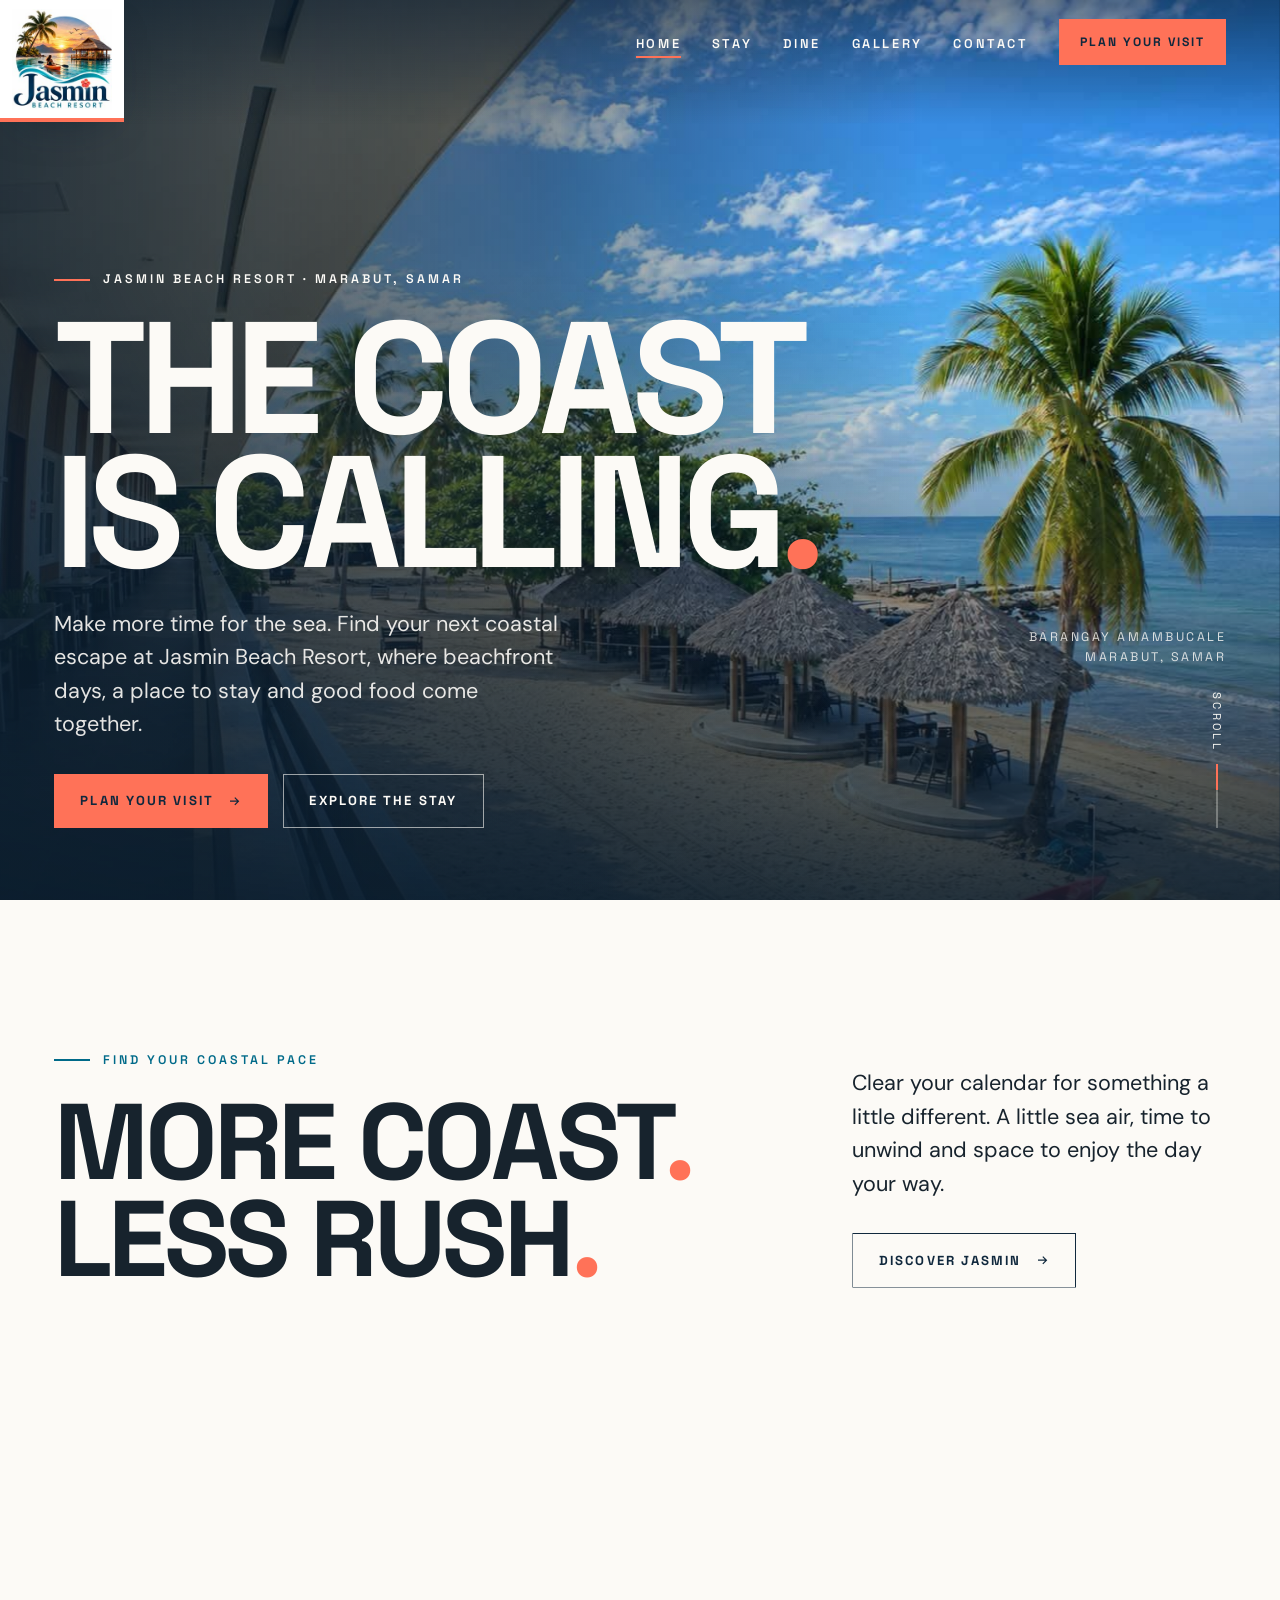
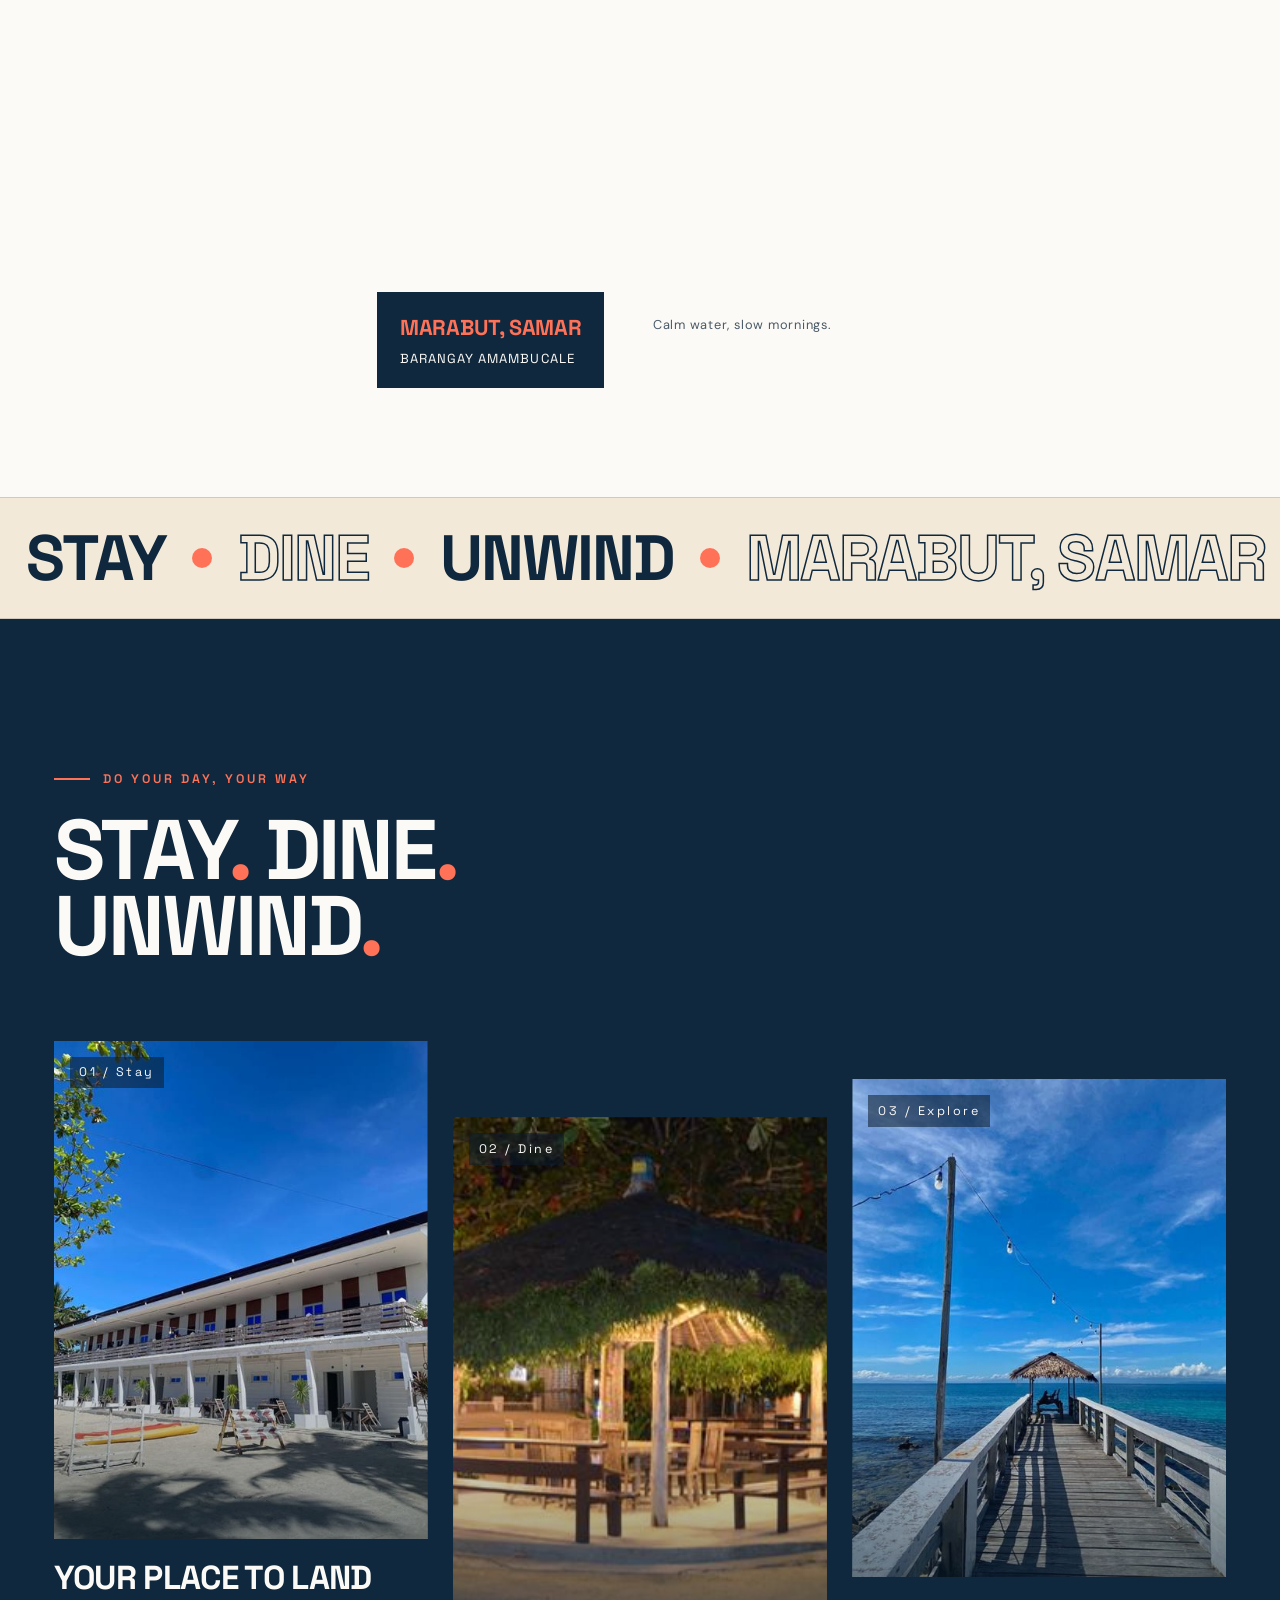
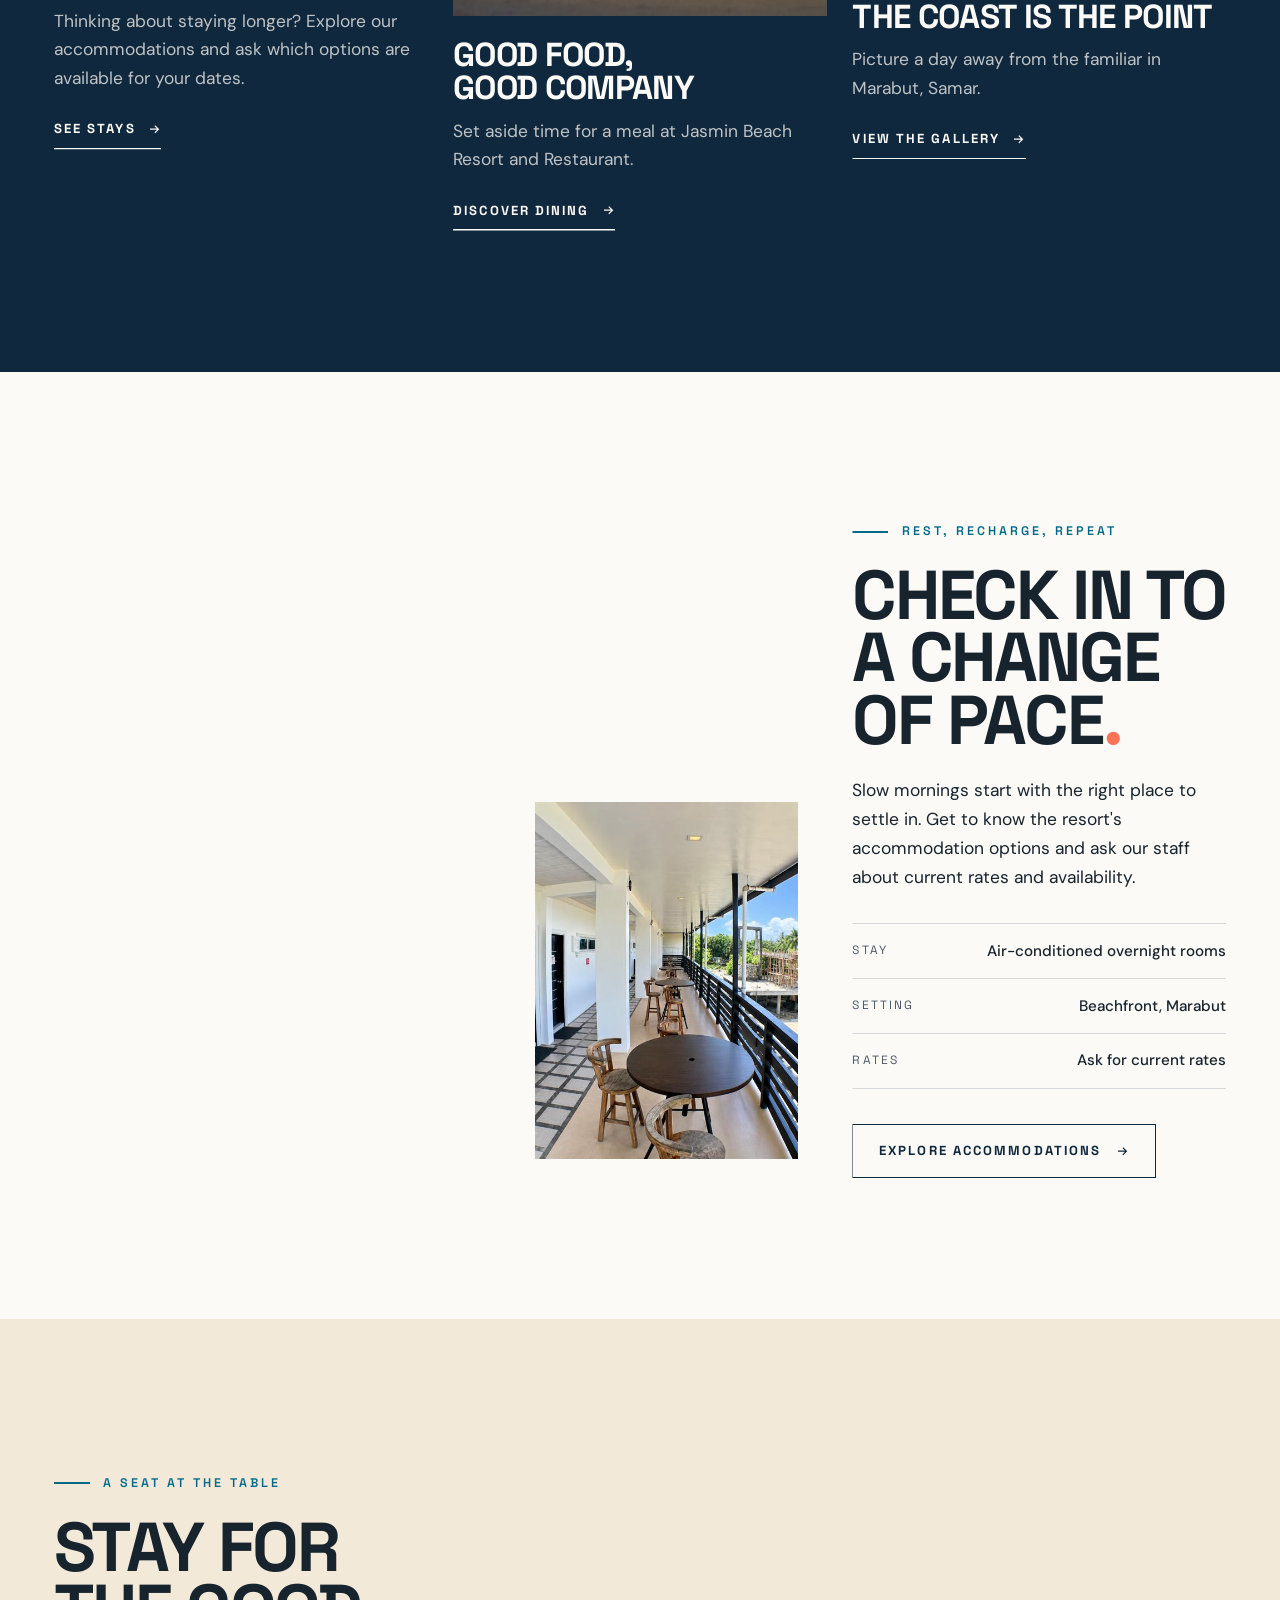
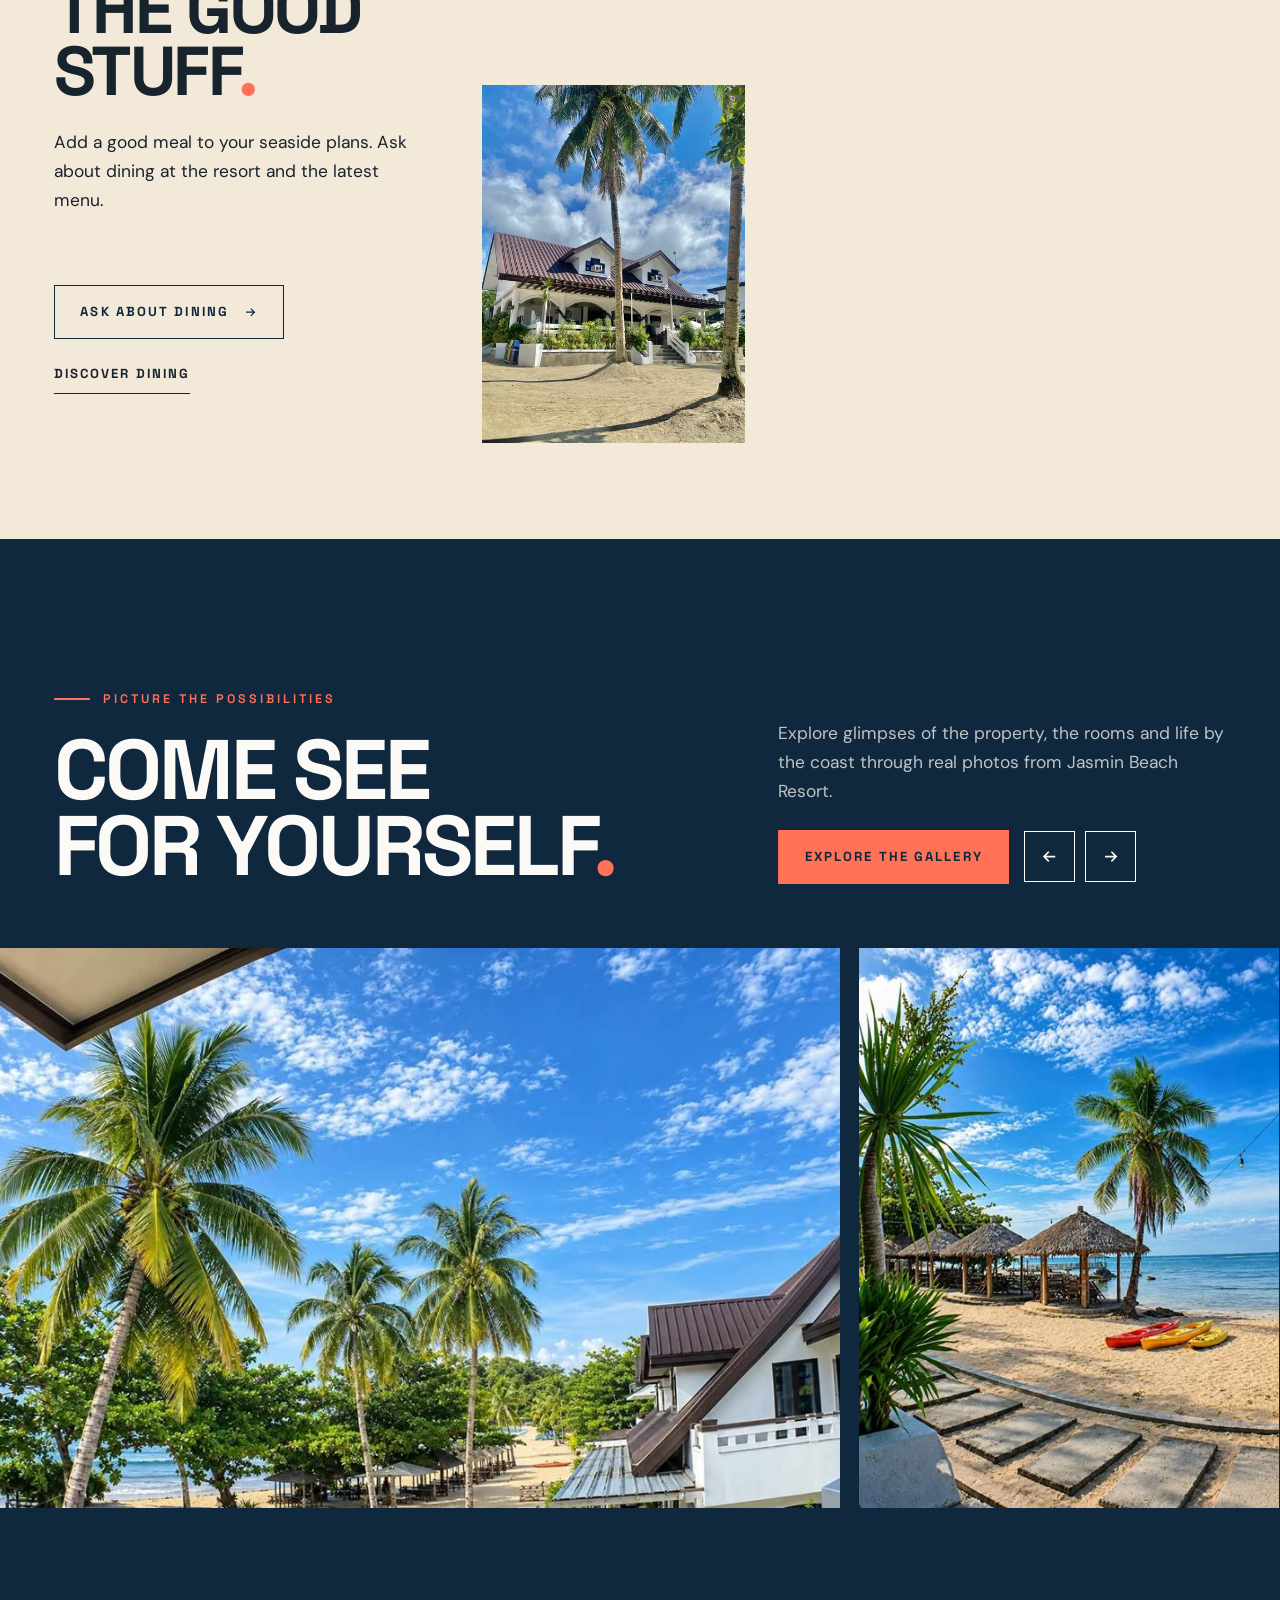
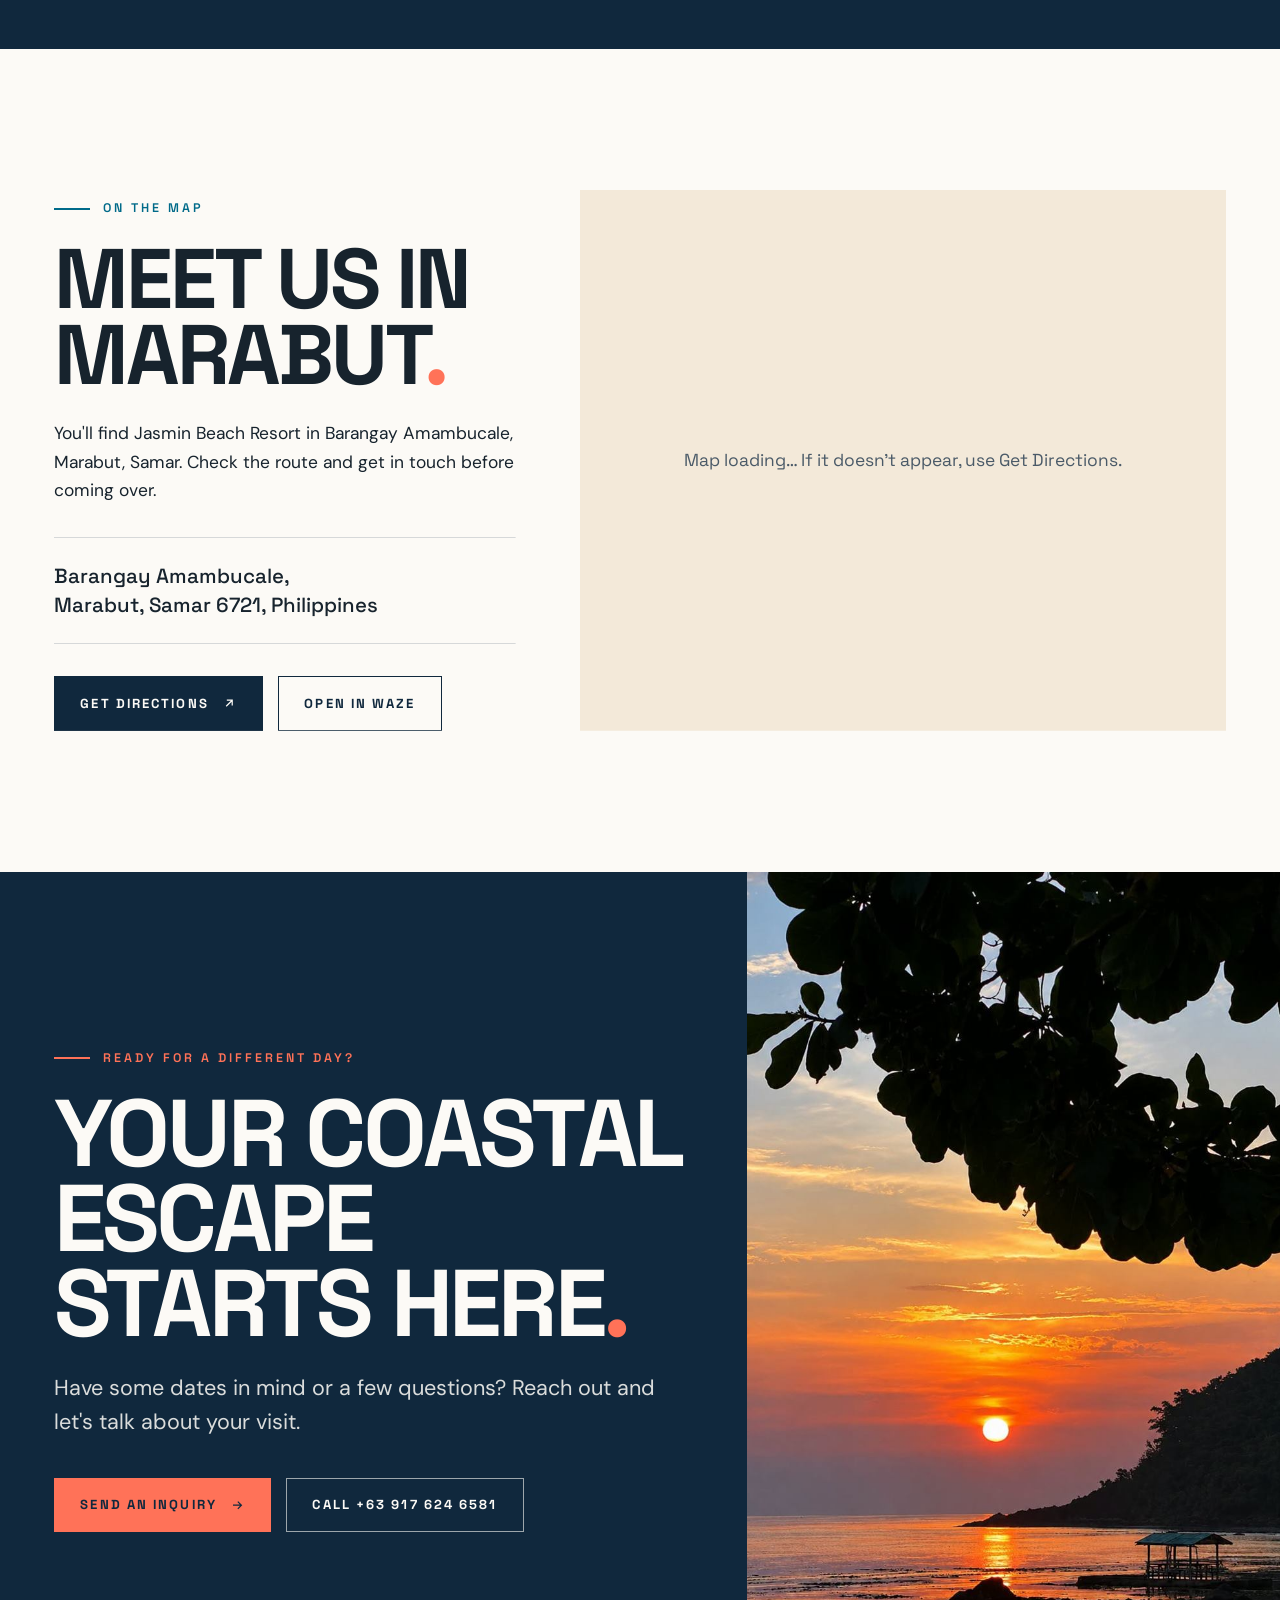
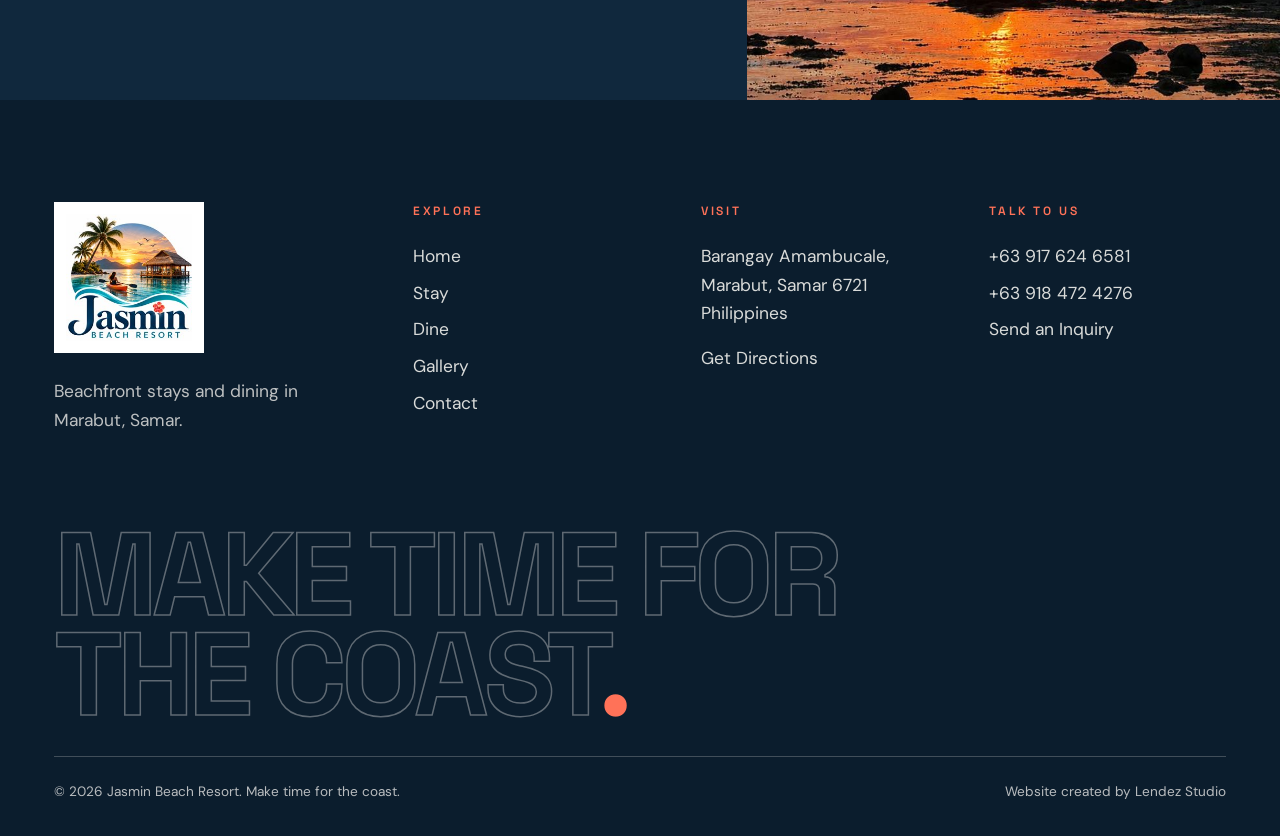
==== index.html @ e68f0936 "Serve the site from the repository root GitHub Pages is configured to publish from the root, which r" ====
<!doctype html>
<html lang="en">
<head>
  <meta charset="utf-8">
  <meta name="viewport" content="width=device-width, initial-scale=1">
  <title>Jasmin Beach Resort | Beachfront Stays in Marabut, Samar</title>
  <meta name="description" content="Discover Jasmin Beach Resort in Marabut, Samar. Explore beachfront stays, dining, and unforgettable coastal experiences. Plan your next getaway.">
  <link rel="canonical" href="https://lendezstudio.github.io/Jasmin-Beach-Resort/">
  <meta name="theme-color" content="#10283D">

  <link rel="icon" href="favicon.ico" sizes="any">
  <link rel="icon" type="image/png" sizes="32x32" href="favicon-32x32.png">
  <link rel="icon" type="image/png" sizes="16x16" href="favicon-16x16.png">
  <link rel="apple-touch-icon" sizes="180x180" href="apple-touch-icon.png">
  <link rel="manifest" href="site.webmanifest">

  <meta property="og:type" content="website">
  <meta property="og:site_name" content="Jasmin Beach Resort">
  <meta property="og:locale" content="en_PH">
  <meta property="og:title" content="Jasmin Beach Resort | The Coast Is Calling">
  <meta property="og:description" content="Sea air, a place to stay and time together. Explore Jasmin Beach Resort in Marabut, Samar.">
  <meta property="og:url" content="https://lendezstudio.github.io/Jasmin-Beach-Resort/">
  <meta property="og:image" content="https://lendezstudio.github.io/Jasmin-Beach-Resort/assets/img/jasmin-beach-resort-og.jpg">
  <meta property="og:image:secure_url" content="https://lendezstudio.github.io/Jasmin-Beach-Resort/assets/img/jasmin-beach-resort-og.jpg">
  <meta property="og:image:type" content="image/jpeg">
  <meta property="og:image:width" content="1200">
  <meta property="og:image:height" content="630">
  <meta property="og:image:alt" content="Jasmin Beach Resort logo beside thatched beach kiosks on the sand in Marabut, Samar, with the words The Coast Is Calling.">
  <meta name="twitter:card" content="summary_large_image">
  <meta name="twitter:title" content="Jasmin Beach Resort | The Coast Is Calling">
  <meta name="twitter:description" content="Sea air, a place to stay and time together. Explore Jasmin Beach Resort in Marabut, Samar.">
  <meta name="twitter:image" content="https://lendezstudio.github.io/Jasmin-Beach-Resort/assets/img/jasmin-beach-resort-og.jpg">
  <meta name="twitter:image:alt" content="Jasmin Beach Resort logo beside thatched beach kiosks on the sand in Marabut, Samar, with the words The Coast Is Calling.">

  <link rel="preload" href="assets/fonts/space-grotesk-latin-wght.woff2" as="font" type="font/woff2" crossorigin>
  <link rel="preload" as="image" href="assets/img/photos/beachfront-balcony-1600.jpg"
        imagesrcset="assets/img/photos/beachfront-balcony-480.jpg 480w, assets/img/photos/beachfront-balcony-960.jpg 960w, assets/img/photos/beachfront-balcony-1600.jpg 1448w"
        imagesizes="100vw" fetchpriority="high">
  <link rel="stylesheet" href="assets/css/styles.css">
  <script>document.documentElement.classList.add("js");</script>
  <script src="assets/js/main.js" defer></script>

  <script type="application/ld+json">
  {
    "@context": "https://schema.org",
    "@type": "Resort",
    "name": "Jasmin Beach Resort",
    "alternateName": "Jasmin Beach Resort and Restaurant",
    "description": "Beachfront resort with air-conditioned overnight accommodation and a restaurant in Marabut, Samar.",
    "url": "https://lendezstudio.github.io/Jasmin-Beach-Resort/",
    "image": "https://lendezstudio.github.io/Jasmin-Beach-Resort/assets/img/jasmin-beach-resort-og.jpg",
    "logo": "https://lendezstudio.github.io/Jasmin-Beach-Resort/assets/img/brand/logo-480.jpg",
    "address": {
      "@type": "PostalAddress",
      "streetAddress": "Barangay Amambucale",
      "addressLocality": "Marabut",
      "addressRegion": "Samar",
      "postalCode": "6721",
      "addressCountry": "PH"
    }
  }
  </script>
</head>
<body>
  <a class="skip-link" href="#main">Skip to content</a>

  <header class="site-header">
    <div class="container header-inner">
      <a class="brand" href="./" aria-label="Jasmin Beach Resort home">
        <img src="assets/img/brand/logo-240.jpg" srcset="assets/img/brand/logo-240.jpg 240w, assets/img/brand/logo-480.jpg 480w" sizes="100px" width="240" height="242" alt="Jasmin Beach Resort">
      </a>
      <nav class="primary-nav" aria-label="Main">
        <ul>
          <li><a href="./" aria-current="page">Home</a></li>
          <li><a href="stay.html">Stay</a></li>
          <li><a href="dine.html">Dine</a></li>
          <li><a href="gallery.html">Gallery</a></li>
          <li><a href="contact.html">Contact</a></li>
        </ul>
      </nav>
      <a class="btn btn--coral header-cta" href="contact.html#inquiry">Plan Your Visit</a>
      <button class="menu-toggle" type="button" aria-expanded="false" aria-controls="mobile-menu">
        <span>Menu</span><span class="bars" aria-hidden="true"></span>
      </button>
    </div>
  </header>

  <div class="mobile-menu" id="mobile-menu" aria-hidden="true" role="dialog" aria-modal="true" aria-label="Site menu">
    <div class="mobile-menu__top">
      <span class="mobile-menu__label">Jasmin Beach Resort</span>
      <button class="menu-close" type="button">Close
        <svg viewBox="0 0 24 24" fill="none" stroke="currentColor" stroke-width="2" aria-hidden="true"><path d="M5 5l14 14M19 5L5 19"/></svg>
      </button>
    </div>
    <nav aria-label="Mobile">
      <ol>
        <li><a href="./" aria-current="page">Home</a></li>
        <li><a href="stay.html">Stay</a></li>
        <li><a href="dine.html">Dine</a></li>
        <li><a href="gallery.html">Gallery</a></li>
        <li><a href="contact.html">Contact</a></li>
      </ol>
    </nav>
    <div class="mobile-menu__foot">
      <p>Barangay Amambucale, Marabut, Samar</p>
      <a class="tel" href="tel:+639176246581">+63 917 624 6581</a>
      <a class="btn btn--coral" href="contact.html#inquiry">Plan Your Visit</a>
    </div>
  </div>

  <main id="main">
    <!-- 01 · HERO -->
    <section class="hero" aria-labelledby="hero-title">
      <div class="hero__media">
        <img src="assets/img/photos/beachfront-balcony-1600.jpg"
             srcset="assets/img/photos/beachfront-balcony-480.jpg 480w, assets/img/photos/beachfront-balcony-960.jpg 960w, assets/img/photos/beachfront-balcony-1600.jpg 1448w"
             sizes="100vw" width="1448" height="937" fetchpriority="high" decoding="async"
             alt="View from the resort's upper walkway over thatched beach kiosks, palm trees and the sea at Jasmin Beach Resort">
      </div>
      <div class="container hero__inner">
        <p class="eyebrow hero__eyebrow">Jasmin Beach Resort · Marabut, Samar</p>
        <h1 class="hero__title" id="hero-title">
          <span class="line"><span>The Coast</span></span>
          <span class="line"><span>Is Calling<span class="dot">.</span></span></span>
        </h1>
        <div class="hero__bottom">
          <div>
            <p class="lead hero__lead">Make more time for the sea. Find your next coastal escape at Jasmin Beach Resort, where beachfront days, a place to stay and good food come together.</p>
            <div class="btn-row">
              <a class="btn btn--coral" href="contact.html#inquiry">Plan Your Visit
                <svg class="arrow" viewBox="0 0 24 24" fill="none" stroke="currentColor" stroke-width="2" aria-hidden="true"><path d="M5 12h14M13 6l6 6-6 6"/></svg></a>
              <a class="btn btn--light" href="stay.html">Explore the Stay</a>
            </div>
          </div>
          <div class="hero__aside">
            <span>Barangay Amambucale<br>Marabut, Samar</span>
            <a class="scroll-cue" href="#escape"><span>Scroll</span><span class="rail" aria-hidden="true"></span></a>
          </div>
        </div>
      </div>
    </section>

    <!-- 02 · THE ESCAPE -->
    <section class="section" id="escape" aria-labelledby="escape-title">
      <div class="container escape__grid">
        <div class="escape__head" data-reveal>
          <p class="eyebrow">Find your coastal pace</p>
          <h2 class="h2" id="escape-title">More coast<span class="dot">.</span><br>Less rush<span class="dot">.</span></h2>
        </div>
        <div class="escape__copy" data-reveal style="--d:.15s">
          <p class="lead">Clear your calendar for something a little different. A little sea air, time to unwind and space to enjoy the day your way.</p>
          <a class="btn btn--dark" href="gallery.html">Discover Jasmin
            <svg class="arrow" viewBox="0 0 24 24" fill="none" stroke="currentColor" stroke-width="2" aria-hidden="true"><path d="M5 12h14M13 6l6 6-6 6"/></svg></a>
        </div>
        <figure class="escape__media-a">
          <div data-reveal="mask" style="overflow:hidden">
            <img src="assets/img/photos/floating-cottages-960.jpg"
                 srcset="assets/img/photos/floating-cottages-480.jpg 480w, assets/img/photos/floating-cottages-960.jpg 960w, assets/img/photos/floating-cottages-1600.jpg 1258w"
                 sizes="(max-width: 900px) 70vw, 40vw" width="1258" height="985" loading="lazy" decoding="async"
                 alt="Two small cottages on floating platforms in clear turquoise water off the resort">
          </div>
          <p class="escape__stat"><strong>Marabut, Samar</strong>Barangay Amambucale</p>
        </figure>
        <figure class="escape__media-b">
          <div data-reveal="mask" style="overflow:hidden; --d:.1s">
            <img src="assets/img/photos/kayak-calm-water-960.jpg"
                 srcset="assets/img/photos/kayak-calm-water-480.jpg 480w, assets/img/photos/kayak-calm-water-960.jpg 960w, assets/img/photos/kayak-calm-water-1600.jpg 1600w"
                 sizes="(max-width: 900px) 70vw, 50vw" width="2048" height="1356" loading="lazy" decoding="async"
                 alt="Two people in life vests paddling a yellow kayak on calm water">
          </div>
          <figcaption>Calm water, slow mornings.</figcaption>
        </figure>
      </div>
    </section>

    <div class="marquee" aria-hidden="true">
      <div class="marquee__track">
        <div class="marquee__group">
          <span class="marquee__item">Stay</span><span class="marquee__sun"></span>
          <span class="marquee__item marquee__item--outline">Dine</span><span class="marquee__sun"></span>
          <span class="marquee__item">Unwind</span><span class="marquee__sun"></span>
          <span class="marquee__item marquee__item--outline">Marabut, Samar</span><span class="marquee__sun"></span>
        </div>
        <div class="marquee__group">
          <span class="marquee__item">Stay</span><span class="marquee__sun"></span>
          <span class="marquee__item marquee__item--outline">Dine</span><span class="marquee__sun"></span>
          <span class="marquee__item">Unwind</span><span class="marquee__sun"></span>
          <span class="marquee__item marquee__item--outline">Marabut, Samar</span><span class="marquee__sun"></span>
        </div>
      </div>
    </div>

    <!-- 03 · THE EXPERIENCE -->
    <section class="section section--navy on-dark" aria-labelledby="experience-title">
      <div class="container">
        <div class="experience__head">
          <div data-reveal>
            <p class="eyebrow">Do your day, your way</p>
            <h2 class="h2" id="experience-title">Stay<span class="dot">.</span> Dine<span class="dot">.</span><br>Unwind<span class="dot">.</span></h2>
          </div>
        </div>
        <div class="tiles">
          <article class="tile" data-reveal>
            <a class="tile__link" href="stay.html">
              <div class="tile__media">
                <span class="tile__num">01 / Stay</span>
                <img src="assets/img/photos/accommodation-block-960.jpg"
                     srcset="assets/img/photos/accommodation-block-480.jpg 480w, assets/img/photos/accommodation-block-960.jpg 720w"
                     sizes="(max-width: 900px) 92vw, 30vw" width="720" height="960" loading="lazy" decoding="async"
                     alt="Two-storey white accommodation building with balconies facing the sand">
              </div>
              <div class="tile__body">
                <h3 class="h3">Your place to land</h3>
                <p>Thinking about staying longer? Explore our accommodations and ask which options are available for your dates.</p>
                <span class="text-link">See Stays <svg class="arrow" viewBox="0 0 24 24" fill="none" stroke="currentColor" stroke-width="2" aria-hidden="true"><path d="M5 12h14M13 6l6 6-6 6"/></svg></span>
              </div>
            </a>
          </article>
          <article class="tile" data-reveal style="--d:.12s">
            <a class="tile__link" href="dine.html">
              <div class="tile__media">
                <span class="tile__num">02 / Dine</span>
                <img src="assets/img/photos/kiosk-night-960.jpg"
                     srcset="assets/img/photos/kiosk-night-480.jpg 480w, assets/img/photos/kiosk-night-960.jpg 960w, assets/img/photos/kiosk-night-1600.jpg 1600w"
                     sizes="(max-width: 900px) 92vw, 30vw" width="2048" height="1356" loading="lazy" decoding="async"
                     alt="Vine-covered open-air kiosk with wooden tables, softly lit in the evening">
              </div>
              <div class="tile__body">
                <h3 class="h3">Good food, good company</h3>
                <p>Set aside time for a meal at Jasmin Beach Resort and Restaurant.</p>
                <span class="text-link">Discover Dining <svg class="arrow" viewBox="0 0 24 24" fill="none" stroke="currentColor" stroke-width="2" aria-hidden="true"><path d="M5 12h14M13 6l6 6-6 6"/></svg></span>
              </div>
            </a>
          </article>
          <article class="tile" data-reveal style="--d:.24s">
            <a class="tile__link" href="gallery.html">
              <div class="tile__media">
                <span class="tile__num">03 / Explore</span>
                <img src="assets/img/photos/jetty-portrait-960.jpg"
                     srcset="assets/img/photos/jetty-portrait-480.jpg 480w, assets/img/photos/jetty-portrait-960.jpg 720w"
                     sizes="(max-width: 900px) 92vw, 30vw" width="720" height="960" loading="lazy" decoding="async"
                     alt="Wooden jetty with white railings leading to a thatched shelter over blue sea">
              </div>
              <div class="tile__body">
                <h3 class="h3">The coast is the point</h3>
                <p>Picture a day away from the familiar in Marabut, Samar.</p>
                <span class="text-link">View the Gallery <svg class="arrow" viewBox="0 0 24 24" fill="none" stroke="currentColor" stroke-width="2" aria-hidden="true"><path d="M5 12h14M13 6l6 6-6 6"/></svg></span>
              </div>
            </a>
          </article>
        </div>
      </div>
    </section>

    <!-- 04 · STAYS -->
    <section class="section" aria-labelledby="stays-title">
      <div class="container feature">
        <figure class="feature__media">
          <div data-reveal="mask" style="overflow:hidden">
            <img class="main" src="assets/img/photos/grounds-two-wings-960.jpg"
                 srcset="assets/img/photos/grounds-two-wings-480.jpg 480w, assets/img/photos/grounds-two-wings-960.jpg 960w, assets/img/photos/grounds-two-wings-1600.jpg 1313w"
                 sizes="(max-width: 900px) 92vw, 56vw" width="1313" height="1086" loading="lazy" decoding="async"
                 alt="White two-storey resort buildings and palm trees around a wide sandy courtyard">
          </div>
          <img class="inset" data-reveal style="--d:.3s" src="assets/img/photos/balcony-tables-480.jpg"
               srcset="assets/img/photos/balcony-tables-480.jpg 480w, assets/img/photos/balcony-tables-960.jpg 960w"
               sizes="(max-width: 900px) 38vw, 24vw" width="1086" height="1448" loading="lazy" decoding="async"
               alt="Upper-floor walkway with wooden bar tables and stools looking out over the grounds">
        </figure>
        <div class="feature__body" data-reveal>
          <p class="eyebrow">Rest, recharge, repeat</p>
          <h2 class="h2" id="stays-title">Check in to a change of pace<span class="dot">.</span></h2>
          <p>Slow mornings start with the right place to settle in. Get to know the resort's accommodation options and ask our staff about current rates and availability.</p>
          <ul class="facts" role="list">
            <li><span>Stay</span><span>Air-conditioned overnight rooms</span></li>
            <li><span>Setting</span><span>Beachfront, Marabut</span></li>
            <li><span>Rates</span><span>Ask for current rates</span></li>
          </ul>
          <a class="btn btn--dark" href="stay.html">Explore Accommodations
            <svg class="arrow" viewBox="0 0 24 24" fill="none" stroke="currentColor" stroke-width="2" aria-hidden="true"><path d="M5 12h14M13 6l6 6-6 6"/></svg></a>
        </div>
      </div>
    </section>

    <!-- 05 · DINING -->
    <section class="section section--sand" aria-labelledby="dining-title">
      <div class="container feature feature--flip">
        <figure class="feature__media">
          <div data-reveal="mask" style="overflow:hidden">
            <img class="main" src="assets/img/photos/kiosks-garden-tables-960.jpg"
                 srcset="assets/img/photos/kiosks-garden-tables-480.jpg 480w, assets/img/photos/kiosks-garden-tables-960.jpg 960w, assets/img/photos/kiosks-garden-tables-1600.jpg 1448w"
                 sizes="(max-width: 900px) 92vw, 56vw" width="1448" height="1086" loading="lazy" decoding="async"
                 alt="Shaded open-air kiosks with long wooden tables beneath leafy trees on white sand">
          </div>
          <img class="inset" data-reveal style="--d:.3s" src="assets/img/photos/main-building-palms-480.jpg"
               srcset="assets/img/photos/main-building-palms-480.jpg 480w, assets/img/photos/main-building-palms-960.jpg 720w"
               sizes="(max-width: 900px) 38vw, 24vw" width="720" height="960" loading="lazy" decoding="async"
               alt="The resort's arched main building framed by tall coconut palms">
        </figure>
        <div class="feature__body" data-reveal>
          <p class="eyebrow">A seat at the table</p>
          <h2 class="h2" id="dining-title">Stay for the good stuff<span class="dot">.</span></h2>
          <p>Add a good meal to your seaside plans. Ask about dining at the resort and the latest menu.</p>
          <div class="btn-row" style="margin-top:2.2rem">
            <a class="btn btn--dark" href="contact.html?interest=dining#inquiry">Ask About Dining
              <svg class="arrow" viewBox="0 0 24 24" fill="none" stroke="currentColor" stroke-width="2" aria-hidden="true"><path d="M5 12h14M13 6l6 6-6 6"/></svg></a>
            <a class="text-link" href="dine.html">Discover Dining</a>
          </div>
        </div>
      </div>
    </section>

    <!-- 06 · THE MOMENTS -->
    <section class="section section--navy on-dark" aria-labelledby="moments-title" data-strip>
      <div class="container moments__head">
        <div data-reveal>
          <p class="eyebrow">Picture the possibilities</p>
          <h2 class="h2" id="moments-title">Come see<br>for yourself<span class="dot">.</span></h2>
        </div>
        <div data-reveal style="--d:.15s">
          <p class="muted">Explore glimpses of the property, the rooms and life by the coast through real photos from Jasmin Beach Resort.</p>
          <div class="btn-row" style="margin-top:1.5rem; align-items:center">
            <a class="btn btn--coral" href="gallery.html">Explore the Gallery</a>
            <div class="strip-controls">
              <button class="icon-btn" type="button" data-strip-prev aria-label="Scroll photos left">
                <svg viewBox="0 0 24 24" fill="none" stroke="currentColor" stroke-width="2" aria-hidden="true"><path d="M19 12H5M11 6l-6 6 6 6"/></svg></button>
              <button class="icon-btn" type="button" data-strip-next aria-label="Scroll photos right">
                <svg viewBox="0 0 24 24" fill="none" stroke="currentColor" stroke-width="2" aria-hidden="true"><path d="M5 12h14M13 6l6 6-6 6"/></svg></button>
            </div>
          </div>
        </div>
      </div>
      <ul class="strip" role="list" aria-label="Resort photos">
        <li class="strip__item strip__item--wide"><a href="gallery.html"><img src="assets/img/photos/palms-shore-view-960.jpg" srcset="assets/img/photos/palms-shore-view-480.jpg 480w, assets/img/photos/palms-shore-view-960.jpg 960w" sizes="(max-width: 560px) 480px, 840px" width="1448" height="939" loading="lazy" decoding="async" alt="Coconut palms and leafy trees along the shoreline seen from an upper floor"></a></li>
        <li class="strip__item strip__item--tall"><a href="gallery.html"><img src="assets/img/photos/beach-path-palms-480.jpg" srcset="assets/img/photos/beach-path-palms-480.jpg 480w, assets/img/photos/beach-path-palms-960.jpg 960w" sizes="(max-width: 560px) 240px, 420px" width="1376" height="1824" loading="lazy" decoding="async" alt="Stepping-stone path through the sand to thatched kiosks, a palm tree and colourful kayaks"></a></li>
        <li class="strip__item strip__item--wide"><a href="gallery.html"><img src="assets/img/photos/boardwalk-to-resort-960.jpg" srcset="assets/img/photos/boardwalk-to-resort-480.jpg 480w, assets/img/photos/boardwalk-to-resort-960.jpg 960w" sizes="(max-width: 560px) 480px, 840px" width="1448" height="1086" loading="lazy" decoding="async" alt="Wooden boardwalk over clear water leading back to the beach and resort buildings"></a></li>
        <li class="strip__item strip__item--tall"><a href="gallery.html"><img src="assets/img/photos/shoreline-portrait-480.jpg" srcset="assets/img/photos/shoreline-portrait-480.jpg 480w, assets/img/photos/shoreline-portrait-960.jpg 960w" sizes="(max-width: 560px) 240px, 420px" width="1350" height="1800" loading="lazy" decoding="async" alt="Clear shallow water along a pebbled shore lined with palms and thatched shelters"></a></li>
        <li class="strip__item strip__item--wide"><a href="gallery.html"><img src="assets/img/photos/lounger-sea-view-960.jpg" srcset="assets/img/photos/lounger-sea-view-480.jpg 480w, assets/img/photos/lounger-sea-view-960.jpg 960w" sizes="(max-width: 560px) 480px, 840px" width="1311" height="952" loading="lazy" decoding="async" alt="Wooden lounge chair and benches on the shore facing blue sea and floating cottages"></a></li>
        <li class="strip__item strip__item--tall"><a href="gallery.html"><img src="assets/img/photos/veranda-coast-view-480.jpg" srcset="assets/img/photos/veranda-coast-view-480.jpg 480w, assets/img/photos/veranda-coast-view-960.jpg 960w" sizes="(max-width: 560px) 240px, 420px" width="1086" height="1448" loading="lazy" decoding="async" alt="View from a white veranda over the rocky shore to a small jetty and green headland"></a></li>
        <li class="strip__item strip__item--wide"><a href="gallery.html"><img src="assets/img/photos/beach-kiosks-960.jpg" srcset="assets/img/photos/beach-kiosks-480.jpg 480w, assets/img/photos/beach-kiosks-960.jpg 960w" sizes="(max-width: 560px) 480px, 840px" width="1448" height="1086" loading="lazy" decoding="async" alt="Row of thatched kiosks and tables under a large shade tree on the beach"></a></li>
        <li class="strip__item strip__item--wide"><a href="gallery.html"><img src="assets/img/photos/jetty-night-960.jpg" srcset="assets/img/photos/jetty-night-480.jpg 480w, assets/img/photos/jetty-night-960.jpg 960w" sizes="(max-width: 560px) 480px, 840px" width="2048" height="1356" loading="lazy" decoding="async" alt="String lights glowing along the wooden jetty at night"></a></li>
      </ul>
    </section>

    <!-- 07 · THE PLACE -->
    <section class="section" aria-labelledby="place-title">
      <div class="container place">
        <div class="place__body" data-reveal>
          <p class="eyebrow">On the map</p>
          <h2 class="h2" id="place-title">Meet us in Marabut<span class="dot">.</span></h2>
          <p>You'll find Jasmin Beach Resort in Barangay Amambucale, Marabut, Samar. Check the route and get in touch before coming over.</p>
          <address class="place__address">Barangay Amambucale,<br>Marabut, Samar 6721, Philippines</address>
          <div class="btn-row">
            <a class="btn btn--solid" href="https://www.google.com/maps/dir/?api=1&amp;destination=Jasmin%20Beach%20Resort%2C%20Amambucale%2C%20Marabut%2C%20Samar" target="_blank" rel="noopener">Get Directions
              <svg class="arrow" viewBox="0 0 24 24" fill="none" stroke="currentColor" stroke-width="2" aria-hidden="true"><path d="M7 17 17 7M8 7h9v9"/></svg><span class="visually-hidden">(opens Google Maps in a new tab)</span></a>
            <a class="btn btn--dark" href="https://waze.com/ul?q=Jasmin%20Beach%20Resort%20Marabut%20Samar&amp;navigate=yes" target="_blank" rel="noopener">Open in Waze<span class="visually-hidden">(opens in a new tab)</span></a>
          </div>
        </div>
        <div class="map-frame" data-reveal style="--d:.15s">
          <p class="map-frame__fallback">Map loading… If it doesn't appear, use Get Directions.</p>
          <iframe title="Map showing Jasmin Beach Resort in Marabut, Samar"
                  src="https://maps.google.com/maps?q=Jasmin%20Beach%20Resort%2C%20Amambucale%2C%20Marabut%2C%20Samar&amp;z=13&amp;output=embed"
                  loading="lazy" referrerpolicy="no-referrer-when-downgrade"></iframe>
        </div>
      </div>
    </section>

    <!-- 08 · CLOSING CTA -->
    <section class="closing" aria-labelledby="closing-title">
      <div class="closing__body on-dark">
        <div data-reveal>
          <p class="eyebrow">Ready for a different day?</p>
          <h2 class="h2" id="closing-title">Your coastal escape starts here<span class="dot">.</span></h2>
          <p class="lead">Have some dates in mind or a few questions? Reach out and let's talk about your visit.</p>
          <div class="btn-row">
            <a class="btn btn--coral" href="contact.html#inquiry">Send an Inquiry
              <svg class="arrow" viewBox="0 0 24 24" fill="none" stroke="currentColor" stroke-width="2" aria-hidden="true"><path d="M5 12h14M13 6l6 6-6 6"/></svg></a>
            <a class="btn btn--light" href="tel:+639176246581">Call +63 917 624 6581</a>
          </div>
        </div>
      </div>
      <div class="closing__media">
        <img src="assets/img/photos/sunset-headland-960.jpg"
             srcset="assets/img/photos/sunset-headland-480.jpg 480w, assets/img/photos/sunset-headland-960.jpg 960w, assets/img/photos/sunset-headland-1600.jpg 1086w"
             sizes="(max-width: 900px) 100vw, 42vw" width="1086" height="1448" loading="lazy" decoding="async"
             alt="Orange sunset over the sea beside a dark headland, framed by leaves">
      </div>
    </section>
  </main>

  <footer class="site-footer">
    <div class="container">
      <div class="footer-grid">
        <div class="footer-brand">
          <img src="assets/img/brand/logo-240.jpg" srcset="assets/img/brand/logo-240.jpg 240w, assets/img/brand/logo-480.jpg 480w" sizes="150px" width="240" height="242" loading="lazy" alt="Jasmin Beach Resort">
          <p>Beachfront stays and dining in Marabut, Samar.</p>
        </div>
        <div class="footer-col">
          <h2>Explore</h2>
          <ul>
            <li><a href="./">Home</a></li>
            <li><a href="stay.html">Stay</a></li>
            <li><a href="dine.html">Dine</a></li>
            <li><a href="gallery.html">Gallery</a></li>
            <li><a href="contact.html">Contact</a></li>
          </ul>
        </div>
        <div class="footer-col">
          <h2>Visit</h2>
          <address>Barangay Amambucale,<br>Marabut, Samar 6721<br>Philippines</address>
          <ul style="margin-top:1rem">
            <li><a href="https://www.google.com/maps/dir/?api=1&amp;destination=Jasmin%20Beach%20Resort%2C%20Amambucale%2C%20Marabut%2C%20Samar" target="_blank" rel="noopener">Get Directions<span class="visually-hidden"> (opens in a new tab)</span></a></li>
          </ul>
        </div>
        <div class="footer-col">
          <h2>Talk to us</h2>
          <ul>
            <!-- Published numbers awaiting confirmation by the resort before launch. -->
            <li><a href="tel:+639176246581">+63 917 624 6581</a></li>
            <li><a href="tel:+639184724276">+63 918 472 4276</a></li>
            <li><a href="contact.html#inquiry">Send an Inquiry</a></li>
          </ul>
        </div>
      </div>
      <p class="footer-word" aria-hidden="true">Make time for the coast<span class="dot">.</span></p>
      <div class="footer-bottom">
        <p>© <span data-year>2026</span> Jasmin Beach Resort. Make time for the coast.</p>
        <p>Website created by Lendez Studio</p>
      </div>
    </div>
  </footer>

  <nav class="action-bar" aria-label="Quick actions">
    <a class="btn btn--call" href="tel:+639176246581" aria-label="Call the resort">
      <svg viewBox="0 0 24 24" fill="none" stroke="currentColor" stroke-width="2" aria-hidden="true"><path d="M22 16.9v3a2 2 0 0 1-2.2 2 19.8 19.8 0 0 1-8.6-3.1 19.5 19.5 0 0 1-6-6A19.8 19.8 0 0 1 2.1 4.2 2 2 0 0 1 4.1 2h3a2 2 0 0 1 2 1.7c.1.9.4 1.8.7 2.7a2 2 0 0 1-.5 2.1L8 9.8a16 16 0 0 0 6 6l1.3-1.3a2 2 0 0 1 2.1-.4c.9.3 1.8.6 2.7.7a2 2 0 0 1 1.7 2z"/></svg> Call</a>
    <a class="btn btn--coral" href="contact.html#inquiry">Plan Your Visit</a>
  </nav>
</body>
</html>
---- assets/css/styles.css ----
/* ==========================================================================
   Jasmin Beach Resort — Coastal Editorial
   Design system: deep ocean navy, bright ocean, sunset coral, warm sand, paper.
   ========================================================================== */

@font-face {
  font-family: "Space Grotesk";
  src: url("../fonts/space-grotesk-latin-wght.woff2") format("woff2");
  font-weight: 300 700;
  font-display: swap;
}
@font-face {
  font-family: "DM Sans";
  src: url("../fonts/dm-sans-latin-wght.woff2") format("woff2");
  font-weight: 100 1000;
  font-display: swap;
}

:root {
  --navy: #10283d;
  --navy-deep: #0b1d2d;
  --ink: #17232d;
  --ocean: #007fa3;
  --ocean-deep: #006a89;
  --coral: #ff7258;
  --coral-soft: #ff8f7a;
  --sand: #f3e9d9;
  --sand-deep: #e8d9c0;
  --paper: #fcfaf6;
  --line: rgba(16, 40, 61, 0.16);
  --line-light: rgba(252, 250, 246, 0.22);
  --muted: #4a5a68;
  --muted-light: rgba(252, 250, 246, 0.74);

  --font-display: "Space Grotesk", "Segoe UI", system-ui, sans-serif;
  --font-body: "DM Sans", "Segoe UI", system-ui, sans-serif;

  --gutter: clamp(1rem, 4.2vw, 4rem);
  --max: 1440px;
  --section: clamp(5rem, 11vw, 10rem);
  --header-h: 84px;
  --ease: cubic-bezier(0.22, 1, 0.36, 1);
  --ease-in-out: cubic-bezier(0.65, 0, 0.35, 1);
}

/* ---------- Reset ---------- */
*,
*::before,
*::after { box-sizing: border-box; }
html { -webkit-text-size-adjust: 100%; text-size-adjust: 100%; scroll-behavior: smooth; scroll-padding-top: calc(var(--header-h) + 1rem); }
body {
  margin: 0;
  background: var(--paper);
  color: var(--ink);
  font-family: var(--font-body);
  font-size: clamp(1rem, 0.96rem + 0.2vw, 1.0875rem);
  line-height: 1.65;
  -webkit-font-smoothing: antialiased;
  -moz-osx-font-smoothing: grayscale;
  overflow-x: hidden;
}
img, svg, iframe { display: block; max-width: 100%; }
img { height: auto; }
a { color: inherit; }
button, input, select, textarea { font: inherit; color: inherit; }
h1, h2, h3, h4, p, ul, ol, figure, blockquote, dl, dd { margin: 0; }
ul[role="list"], ol[role="list"] { list-style: none; padding: 0; }
::selection { background: var(--coral); color: var(--navy); }

:focus-visible {
  outline: 3px solid var(--coral);
  outline-offset: 3px;
}

.skip-link {
  position: fixed;
  top: 0.75rem; left: 0.75rem;
  z-index: 200;
  padding: 0.8rem 1.2rem;
  background: var(--coral); color: var(--navy);
  font-weight: 700; text-decoration: none;
  transform: translateY(-160%);
  transition: transform 0.25s var(--ease);
}
.skip-link:focus { transform: none; }

.visually-hidden {
  position: absolute !important;
  width: 1px; height: 1px;
  overflow: hidden; clip: rect(0 0 0 0); clip-path: inset(50%);
  white-space: nowrap;
}

/* ---------- Layout ---------- */
.container {
  width: 100%;
  max-width: var(--max);
  margin-inline: auto;
  padding-inline: var(--gutter);
}
.section { padding-block: var(--section); position: relative; }
.section--sand { background: var(--sand); }
.section--navy { background: var(--navy); color: var(--paper); }
.section--tight { padding-block: clamp(3.5rem, 7vw, 6rem); }

/* ---------- Type ---------- */
.eyebrow {
  display: inline-flex;
  align-items: center;
  gap: 0.85rem;
  font-family: var(--font-display);
  font-size: 0.78rem;
  font-weight: 600;
  letter-spacing: 0.24em;
  text-transform: uppercase;
  color: var(--ocean-deep);
}
.eyebrow::before {
  content: "";
  width: 2.25rem; height: 2px;
  background: currentColor;
}
.section--navy .eyebrow,
.on-dark .eyebrow { color: var(--coral); }

.display,
.h1, .h2, .h3 {
  font-family: var(--font-display);
  font-weight: 700;
  text-transform: uppercase;
  letter-spacing: -0.035em;
  line-height: 0.9;
  text-wrap: balance;
}
.h1 { font-size: clamp(3rem, 9.4vw, 9.5rem); }
.h2 { font-size: clamp(2.5rem, 6.6vw, 6.4rem); }
.h3 { font-size: clamp(1.6rem, 2.6vw, 2.35rem); line-height: 1; letter-spacing: -0.02em; }
.dot { color: var(--coral); }

.lead {
  font-size: clamp(1.1rem, 1rem + 0.5vw, 1.35rem);
  line-height: 1.55;
  max-width: 34em;
}
.muted { color: var(--muted); }
.section--navy .muted, .on-dark .muted { color: var(--muted-light); }
.small-print {
  font-size: 0.875rem;
  color: var(--muted);
  max-width: 44em;
}
.section--navy .small-print { color: var(--muted-light); }

.stack > * + * { margin-top: var(--stack, 1.5rem); }

/* ---------- Buttons ---------- */
.btn {
  --btn-bg: transparent;
  --btn-fg: currentColor;
  --btn-bd: currentColor;
  display: inline-flex;
  align-items: center;
  justify-content: center;
  gap: 0.85rem;
  min-height: 3.4rem;
  padding: 0.95rem 1.6rem;
  border: 1.5px solid var(--btn-bd);
  background: var(--btn-bg);
  color: var(--btn-fg);
  font-family: var(--font-display);
  font-size: 0.82rem;
  font-weight: 700;
  letter-spacing: 0.16em;
  text-transform: uppercase;
  text-decoration: none;
  line-height: 1.2;
  cursor: pointer;
  position: relative;
  isolation: isolate;
  overflow: hidden;
  transition: color 0.35s var(--ease), border-color 0.35s var(--ease), background-color 0.35s var(--ease);
}
.btn::before {
  content: "";
  position: absolute; inset: 0;
  z-index: -1;
  background: var(--btn-hover, var(--navy));
  transform: scaleX(0);
  transform-origin: right;
  transition: transform 0.45s var(--ease);
}
.btn:hover::before, .btn:focus-visible::before { transform: scaleX(1); transform-origin: left; }
.btn .arrow { width: 1.1em; height: 1.1em; flex: none; transition: transform 0.35s var(--ease); }
.btn:hover .arrow { transform: translateX(4px); }

.btn--coral { --btn-bg: var(--coral); --btn-fg: var(--navy); --btn-bd: var(--coral); --btn-hover: var(--paper); }
.btn--coral:hover, .btn--coral:focus-visible { --btn-bd: var(--paper); }
.section--sand .btn--coral:hover, .section--paper .btn--coral:hover,
.on-light .btn--coral:hover { --btn-hover: var(--navy); --btn-fg: var(--paper); --btn-bd: var(--navy); }
.btn--light { --btn-fg: var(--paper); --btn-bd: rgba(252, 250, 246, 0.6); --btn-hover: var(--paper); }
.btn--light:hover, .btn--light:focus-visible { --btn-fg: var(--navy); --btn-bd: var(--paper); }
.btn--dark { --btn-fg: var(--navy); --btn-bd: var(--navy); --btn-hover: var(--navy); }
.btn--dark:hover, .btn--dark:focus-visible { --btn-fg: var(--paper); }
.btn--solid { --btn-bg: var(--navy); --btn-fg: var(--paper); --btn-bd: var(--navy); --btn-hover: var(--ocean-deep); }
.btn--solid:hover { --btn-bd: var(--ocean-deep); }

.btn-row { display: flex; flex-wrap: wrap; gap: 0.9rem; align-items: center; }

.text-link {
  display: inline-flex;
  align-items: center;
  gap: 0.7rem;
  font-family: var(--font-display);
  font-size: 0.82rem;
  font-weight: 700;
  letter-spacing: 0.16em;
  text-transform: uppercase;
  text-decoration: none;
  padding-block: 0.6rem;
  background: linear-gradient(currentColor, currentColor) left bottom / 100% 1.5px no-repeat;
  transition: background-size 0.4s var(--ease), color 0.3s;
}
.text-link:hover { background-size: 35% 1.5px; color: var(--coral); }
.text-link .arrow { width: 1.1em; height: 1.1em; transition: transform 0.35s var(--ease); }
.text-link:hover .arrow { transform: translateX(4px); }

/* ---------- Header ---------- */
.site-header {
  position: fixed;
  inset: 0 0 auto;
  z-index: 100;
  height: var(--header-h);
  color: var(--paper);
  transition: background-color 0.4s var(--ease), color 0.4s var(--ease), box-shadow 0.4s var(--ease), transform 0.45s var(--ease);
}
.site-header::before {
  content: "";
  position: absolute; inset: 0 0 -40px;
  background: linear-gradient(180deg, rgba(11, 29, 45, 0.55), rgba(11, 29, 45, 0));
  pointer-events: none;
  transition: opacity 0.4s;
}
.site-header.is-solid,
.header-solid .site-header {
  background: rgba(252, 250, 246, 0.94);
  -webkit-backdrop-filter: blur(14px);
  backdrop-filter: blur(14px);
  color: var(--navy);
  box-shadow: 0 1px 0 var(--line);
}
.site-header.is-solid::before,
.header-solid .site-header::before { opacity: 0; }
.site-header.is-hidden { transform: translateY(-100%); }
.site-header.is-hidden .brand { transform: translateY(-30px); }

.header-inner {
  position: relative;
  height: 100%;
  display: flex;
  align-items: center;
  justify-content: flex-end;
  gap: clamp(1rem, 2.4vw, 2.5rem);
}

/* The logo hangs from the top edge like a printed tag, keeping the full-colour
   artwork readable over photography. */
.brand {
  position: absolute;
  top: 0;
  left: 0;
  display: block;
  padding: 0.55rem 0.75rem 0.75rem;
  background: #fff;
  box-shadow: 0 18px 40px -22px rgba(11, 29, 45, 0.55);
  transition: padding 0.4s var(--ease), transform 0.45s var(--ease);
}
.brand img { width: 100px; height: auto; transition: width 0.4s var(--ease); }
.is-solid .brand img, .header-solid .brand img { width: 74px; }
.brand::after {
  content: "";
  position: absolute;
  left: 0; right: 0; bottom: 0;
  height: 4px;
  background: var(--coral);
}

.primary-nav ul {
  display: flex;
  align-items: center;
  gap: clamp(1.25rem, 2.4vw, 2.6rem);
  list-style: none;
  margin: 0; padding: 0;
}
.primary-nav a {
  position: relative;
  font-family: var(--font-display);
  font-size: 0.8rem;
  font-weight: 600;
  letter-spacing: 0.2em;
  text-transform: uppercase;
  text-decoration: none;
  padding-block: 0.6rem;
}
.primary-nav a::after {
  content: "";
  position: absolute;
  left: 0; right: 0; bottom: 0.2rem;
  height: 2px;
  background: var(--coral);
  transform: scaleX(0);
  transform-origin: right;
  transition: transform 0.4s var(--ease);
}
.primary-nav a:hover::after,
.primary-nav a[aria-current="page"]::after { transform: scaleX(1); transform-origin: left; }

.header-cta { min-height: 2.9rem; padding: 0.7rem 1.25rem; font-size: 0.76rem; }

.menu-toggle {
  display: none;
  align-items: center;
  gap: 0.75rem;
  min-height: 2.9rem;
  padding: 0.5rem 0.25rem 0.5rem 0.75rem;
  background: none;
  border: 0;
  font-family: var(--font-display);
  font-size: 0.78rem;
  font-weight: 700;
  letter-spacing: 0.2em;
  text-transform: uppercase;
  cursor: pointer;
}
.menu-toggle .bars { position: relative; width: 28px; height: 12px; }
.menu-toggle .bars::before,
.menu-toggle .bars::after {
  content: "";
  position: absolute; left: 0; right: 0;
  height: 2px;
  background: currentColor;
  transition: transform 0.4s var(--ease), top 0.4s var(--ease), width 0.4s var(--ease);
}
.menu-toggle .bars::before { top: 0; }
.menu-toggle .bars::after { top: 10px; width: 70%; left: auto; }

/* ---------- Mobile menu ---------- */
.mobile-menu {
  position: fixed;
  inset: 0;
  z-index: 150;
  display: flex;
  flex-direction: column;
  background: var(--navy);
  color: var(--paper);
  padding: 1.25rem var(--gutter) 2rem;
  overflow-y: auto;
  visibility: hidden;
  clip-path: inset(0 0 100% 0);
  transition: clip-path 0.6s var(--ease-in-out), visibility 0s linear 0.6s;
}
.mobile-menu.is-open {
  visibility: visible;
  clip-path: inset(0 0 0 0);
  transition: clip-path 0.6s var(--ease-in-out), visibility 0s;
}
.mobile-menu__top { display: flex; align-items: center; justify-content: space-between; min-height: 3rem; }
.mobile-menu__top .menu-close {
  display: inline-flex; align-items: center; gap: 0.6rem;
  background: none; border: 0; padding: 0.6rem 0.25rem 0.6rem 0.75rem;
  font-family: var(--font-display); font-weight: 700; font-size: 0.78rem;
  letter-spacing: 0.2em; text-transform: uppercase; cursor: pointer;
}
.mobile-menu__top .menu-close svg { width: 22px; height: 22px; }
.mobile-menu__label { font-family: var(--font-display); font-size: 0.78rem; letter-spacing: 0.24em; text-transform: uppercase; color: var(--coral); }
.mobile-menu nav { margin-block: auto; padding-block: 2rem; }
.mobile-menu ol { list-style: none; margin: 0; padding: 0; counter-reset: m; }
.mobile-menu li { counter-increment: m; border-bottom: 1px solid var(--line-light); }
.mobile-menu li a {
  display: flex;
  align-items: baseline;
  gap: 1rem;
  padding-block: 0.7rem;
  font-family: var(--font-display);
  font-size: clamp(2.4rem, 11vw, 4.2rem);
  font-weight: 700;
  line-height: 1;
  letter-spacing: -0.03em;
  text-transform: uppercase;
  text-decoration: none;
  opacity: 0;
  transform: translateY(24px);
  transition: opacity 0.5s var(--ease), transform 0.6s var(--ease), color 0.3s;
}
.mobile-menu li a::before {
  content: counter(m, decimal-leading-zero);
  font-size: 0.8rem;
  letter-spacing: 0.1em;
  color: var(--coral);
  transform: translateY(-1.6em);
}
.mobile-menu li a[aria-current="page"] { color: var(--coral); }
.mobile-menu.is-open li a { opacity: 1; transform: none; }
.mobile-menu.is-open li:nth-child(1) a { transition-delay: 0.18s; }
.mobile-menu.is-open li:nth-child(2) a { transition-delay: 0.23s; }
.mobile-menu.is-open li:nth-child(3) a { transition-delay: 0.28s; }
.mobile-menu.is-open li:nth-child(4) a { transition-delay: 0.33s; }
.mobile-menu.is-open li:nth-child(5) a { transition-delay: 0.38s; }
.mobile-menu__foot { display: grid; gap: 1.25rem; }
.mobile-menu__foot p { color: var(--muted-light); font-size: 0.95rem; }
.mobile-menu__foot a.tel { color: var(--paper); text-decoration: none; font-family: var(--font-display); font-weight: 600; font-size: 1.15rem; }
.mobile-menu .btn { width: 100%; }
body.menu-open { overflow: hidden; }

/* ---------- Hero (home) ---------- */
.hero {
  position: relative;
  min-height: 100vh;
  min-height: 100svh;
  display: flex;
  align-items: flex-end;
  color: var(--paper);
  background: var(--navy);
  overflow: hidden;
  isolation: isolate;
}
.hero__media {
  position: absolute; inset: 0;
  z-index: -2;
}
.hero__media img {
  width: 100%; height: 100%;
  object-fit: cover;
  object-position: 62% 50%;
  animation: hero-zoom 2.6s var(--ease) both;
}
.hero::before {
  content: "";
  position: absolute; inset: 0;
  z-index: -1;
  background:
    linear-gradient(90deg, rgba(11, 29, 45, 0.82) 0%, rgba(11, 29, 45, 0.5) 42%, rgba(11, 29, 45, 0) 72%),
    linear-gradient(0deg, rgba(11, 29, 45, 0.9) 0%, rgba(11, 29, 45, 0.25) 45%, rgba(11, 29, 45, 0) 70%);
}
.hero__inner {
  width: 100%;
  padding-top: calc(var(--header-h) + 5rem);
  padding-bottom: clamp(2.5rem, 6vw, 4.5rem);
}
.hero__eyebrow { color: var(--paper); }
.hero__eyebrow::before { background: var(--coral); }
.hero__title {
  margin-block: 1.4rem 1.8rem;
  font-family: var(--font-display);
  font-weight: 700;
  font-size: clamp(3rem, 12.4vw, 13.75rem);
  line-height: 0.84;
  letter-spacing: -0.05em;
  text-transform: uppercase;
}
.hero__title .line { display: block; overflow: hidden; padding-bottom: 0.04em; margin-bottom: -0.04em; }
.hero__title .line > span { display: inline-block; animation: rise 1.2s var(--ease) both; }
.hero__title .line:nth-child(2) > span { animation-delay: 0.12s; }
.hero__bottom {
  display: grid;
  grid-template-columns: minmax(0, 1fr) auto;
  align-items: end;
  gap: 2rem;
}
.hero__lead { max-width: 32rem; color: rgba(252, 250, 246, 0.9); animation: fade-up 1s 0.45s var(--ease) both; }
.hero .btn-row { margin-top: 2rem; animation: fade-up 1s 0.6s var(--ease) both; }
.hero__eyebrow { animation: fade-up 1s 0.1s var(--ease) both; }
.hero__aside {
  display: grid;
  justify-items: end;
  gap: 1.5rem;
  text-align: right;
  font-family: var(--font-display);
  font-size: 0.78rem;
  letter-spacing: 0.2em;
  text-transform: uppercase;
  color: rgba(252, 250, 246, 0.82);
  animation: fade-up 1s 0.8s var(--ease) both;
}
.scroll-cue {
  display: inline-flex;
  flex-direction: column;
  align-items: center;
  gap: 0.75rem;
  color: var(--paper);
  text-decoration: none;
  font-size: 0.7rem;
  letter-spacing: 0.3em;
}
.scroll-cue span:first-child { writing-mode: vertical-rl; }
.scroll-cue .rail { position: relative; width: 1.5px; height: 64px; background: rgba(252, 250, 246, 0.3); overflow: hidden; }
.scroll-cue .rail::after {
  content: "";
  position: absolute; left: 0; top: 0;
  width: 100%; height: 40%;
  background: var(--coral);
  animation: rail 2.2s var(--ease-in-out) infinite;
}

@keyframes hero-zoom { from { transform: scale(1.12); } to { transform: scale(1); } }
@keyframes rise { from { transform: translateY(105%); } to { transform: none; } }
@keyframes fade-up { from { opacity: 0; transform: translateY(24px); } to { opacity: 1; transform: none; } }
@keyframes rail { 0% { transform: translateY(-100%); } 100% { transform: translateY(260%); } }

/* ---------- Page hero (inner pages) ---------- */
.page-hero {
  position: relative;
  min-height: min(86vh, 860px);
  display: flex;
  align-items: flex-end;
  color: var(--paper);
  background: var(--navy);
  overflow: hidden;
  isolation: isolate;
}
.page-hero__media { position: absolute; inset: 0; z-index: -2; }
.page-hero__media img { width: 100%; height: 100%; object-fit: cover; animation: hero-zoom 2.4s var(--ease) both; }
.page-hero::before {
  content: "";
  position: absolute; inset: 0; z-index: -1;
  background:
    linear-gradient(0deg, rgba(11, 29, 45, 0.92) 0%, rgba(11, 29, 45, 0.35) 55%, rgba(11, 29, 45, 0.15) 100%),
    linear-gradient(90deg, rgba(11, 29, 45, 0.6), rgba(11, 29, 45, 0) 65%);
}
.page-hero__inner { width: 100%; padding-top: calc(var(--header-h) + 6rem); padding-bottom: clamp(3rem, 7vw, 5.5rem); }
.page-hero .h1 { margin-block: 1.25rem 1.6rem; max-width: 11ch; }
.page-hero .h1 .line { display: block; overflow: hidden; padding-bottom: 0.05em; margin-bottom: -0.05em; }
.page-hero .h1 .line > span { display: inline-block; animation: rise 1.15s var(--ease) both; }
.page-hero .h1 .line:nth-child(2) > span { animation-delay: 0.1s; }
.page-hero .h1 .line:nth-child(3) > span { animation-delay: 0.2s; }
.page-hero .eyebrow { color: var(--paper); animation: fade-up 0.9s var(--ease) both; }
.page-hero .eyebrow::before { background: var(--coral); }
.page-hero .lead { color: rgba(252, 250, 246, 0.9); animation: fade-up 1s 0.35s var(--ease) both; }
.page-hero .btn-row { margin-top: 2rem; animation: fade-up 1s 0.5s var(--ease) both; }
.page-hero__grid { display: grid; grid-template-columns: minmax(0, 1.5fr) minmax(0, 1fr); gap: 2rem; align-items: end; }
.page-hero__note {
  justify-self: end;
  max-width: 19rem;
  padding-left: 1.25rem;
  border-left: 2px solid var(--coral);
  font-size: 0.95rem;
  color: rgba(252, 250, 246, 0.85);
  animation: fade-up 1s 0.7s var(--ease) both;
}

/* Text-led header for gallery */
.text-hero { padding-top: calc(var(--header-h) + clamp(4rem, 9vw, 8rem)); padding-bottom: clamp(3rem, 6vw, 5rem); }
.text-hero .h1 { margin-block: 1.4rem 1.6rem; font-size: clamp(3rem, 10vw, 10.5rem); max-width: 12ch; }
.text-hero .h1 .line { display: block; overflow: hidden; padding-bottom: 0.05em; margin-bottom: -0.05em; }
.text-hero .h1 .line > span { display: inline-block; animation: rise 1.15s var(--ease) both; }
.text-hero .h1 .line:nth-child(2) > span { animation-delay: 0.1s; }
.text-hero .h1 .line:nth-child(3) > span { animation-delay: 0.2s; }
.text-hero__row { display: grid; grid-template-columns: minmax(0, 1fr) auto; gap: 2rem; align-items: end; }
.text-hero .lead { animation: fade-up 1s 0.35s var(--ease) both; }

/* ---------- Marquee band ---------- */
.marquee {
  background: var(--sand);
  border-block: 1px solid var(--line);
  overflow: hidden;
  padding-block: clamp(1rem, 2.4vw, 1.75rem);
}
.marquee__track {
  display: flex;
  width: max-content;
  animation: marquee 38s linear infinite;
}
.marquee__group { display: flex; align-items: center; flex: none; }
.marquee__item {
  font-family: var(--font-display);
  font-weight: 700;
  font-size: clamp(2rem, 5vw, 4.4rem);
  line-height: 1;
  letter-spacing: -0.03em;
  text-transform: uppercase;
  color: var(--navy);
  padding-inline: clamp(1rem, 2vw, 2rem);
  white-space: nowrap;
}
.marquee__item--outline { color: transparent; -webkit-text-stroke: 1.5px var(--navy); }
.marquee__sun { width: clamp(0.8rem, 1.6vw, 1.3rem); height: clamp(0.8rem, 1.6vw, 1.3rem); border-radius: 50%; background: var(--coral); flex: none; }
@keyframes marquee { to { transform: translateX(-50%); } }

/* ---------- Escape (intro) ---------- */
.escape__grid {
  display: grid;
  grid-template-columns: repeat(12, minmax(0, 1fr));
  column-gap: clamp(1rem, 2vw, 2rem);
  row-gap: clamp(3rem, 6vw, 5rem);
}
.escape__head { grid-column: 1 / span 8; }
.escape__head .h2 { margin-top: 1.5rem; font-size: clamp(3rem, 8.4vw, 8.6rem); }
.escape__copy { grid-column: 9 / span 4; align-self: end; }
.escape__copy .btn { margin-top: 2rem; }
.escape__media-a { grid-column: 1 / span 5; position: relative; }
.escape__media-b { grid-column: 7 / span 6; margin-top: clamp(4rem, 12vw, 11rem); position: relative; }
.escape__media-a img { aspect-ratio: 4 / 5; width: 100%; object-fit: cover; }
.escape__media-b img { aspect-ratio: 3 / 2; width: 100%; object-fit: cover; }
.escape__stat {
  position: absolute;
  right: clamp(-6rem, -6vw, -2rem);
  bottom: clamp(-2rem, -3vw, -1rem);
  background: var(--navy);
  color: var(--paper);
  padding: 1.25rem 1.4rem;
  max-width: 15rem;
  font-family: var(--font-display);
  font-size: 0.82rem;
  letter-spacing: 0.08em;
  text-transform: uppercase;
  line-height: 1.5;
}
.escape__stat strong { display: block; font-size: 1.35rem; letter-spacing: -0.01em; margin-bottom: 0.25rem; color: var(--coral); }

figure figcaption,
.caption {
  margin-top: 0.85rem;
  font-size: 0.8rem;
  letter-spacing: 0.06em;
  color: var(--muted);
}
.section--navy figcaption { color: var(--muted-light); }

/* ---------- Experience tiles ---------- */
.experience__head {
  display: grid;
  grid-template-columns: minmax(0, 1fr) minmax(0, 0.7fr);
  gap: 2rem;
  align-items: end;
  margin-bottom: clamp(3rem, 6vw, 5rem);
}
.experience__head .h2 { margin-top: 1.4rem; }
.tiles {
  display: grid;
  grid-template-columns: repeat(3, minmax(0, 1fr));
  gap: clamp(1rem, 2vw, 2rem);
  align-items: start;
}
.tile:nth-child(2) { margin-top: clamp(0rem, 6vw, 6rem); }
.tile:nth-child(3) { margin-top: clamp(0rem, 3vw, 3rem); }
.tile__link { display: block; text-decoration: none; color: inherit; }
.tile__media { position: relative; overflow: hidden; aspect-ratio: 3 / 4; background: var(--navy-deep); }
.tile__media img { width: 100%; height: 100%; object-fit: cover; transition: transform 1.2s var(--ease), opacity 0.6s; }
.tile__media::after {
  content: "";
  position: absolute; inset: 0;
  background: linear-gradient(0deg, rgba(11, 29, 45, 0.55), rgba(11, 29, 45, 0) 45%);
}
.tile__num {
  position: absolute;
  top: 1rem; left: 1rem;
  z-index: 1;
  font-family: var(--font-display);
  font-size: 0.78rem;
  letter-spacing: 0.2em;
  color: var(--paper);
  background: rgba(11, 29, 45, 0.55);
  padding: 0.35rem 0.6rem;
}
.tile__link:hover .tile__media img { transform: scale(1.06); }
.tile__body { padding-top: 1.4rem; }
.tile__body .h3 { margin-bottom: 0.75rem; }
.tile__body p { color: var(--muted-light); max-width: 30ch; }
.tile__body .text-link { margin-top: 1rem; }
.tile__link:hover .text-link { color: var(--coral); }

/* ---------- Split feature (stays / dining) ---------- */
.feature {
  display: grid;
  grid-template-columns: repeat(12, minmax(0, 1fr));
  column-gap: clamp(1rem, 2vw, 2rem);
  row-gap: 3rem;
  align-items: center;
}
.feature__media { grid-column: 1 / span 7; position: relative; }
.feature__media .main { aspect-ratio: 5 / 4; width: 100%; object-fit: cover; }
.feature__media .inset {
  position: absolute;
  width: 42%;
  right: -12%;
  bottom: -10%;
  aspect-ratio: 3 / 4;
  object-fit: cover;
  border: clamp(6px, 0.8vw, 12px) solid var(--paper);
}
.feature__body { grid-column: 9 / span 4; }
.feature__body .h2 { margin-block: 1.4rem 1.6rem; font-size: clamp(2.5rem, 5.4vw, 5.4rem); }
.feature__body .btn { margin-top: 2.2rem; }
.feature--flip .feature__media { grid-column: 6 / span 7; order: 2; }
.feature--flip .feature__body { grid-column: 1 / span 4; order: 1; }
.feature--flip .feature__media .inset { right: auto; left: -12%; border-color: var(--sand); }
.section--sand .feature__media .inset { border-color: var(--sand); }

.facts {
  margin-top: 2rem;
  border-top: 1px solid var(--line);
}
.facts li {
  display: flex;
  justify-content: space-between;
  gap: 1rem;
  padding-block: 0.9rem;
  border-bottom: 1px solid var(--line);
  font-size: 0.95rem;
}
.facts li span:first-child {
  font-family: var(--font-display);
  font-size: 0.75rem;
  letter-spacing: 0.18em;
  text-transform: uppercase;
  color: var(--muted);
  padding-top: 0.15rem;
}
.facts li span:last-child { text-align: right; font-weight: 500; }

/* ---------- Moments strip ---------- */
.moments__head {
  display: flex;
  flex-wrap: wrap;
  justify-content: space-between;
  align-items: end;
  gap: 2rem;
  margin-bottom: clamp(2.5rem, 5vw, 4rem);
}
.moments__head .h2 { margin-top: 1.4rem; }
.moments__head p { max-width: 28rem; }
.strip {
  display: flex;
  gap: clamp(0.75rem, 1.5vw, 1.25rem);
  overflow-x: auto;
  scroll-snap-type: x mandatory;
  scroll-padding-inline: var(--gutter);
  padding-inline: var(--gutter);
  padding-bottom: 1.5rem;
  scrollbar-width: thin;
  scrollbar-color: var(--coral) transparent;
  cursor: grab;
}
.strip.is-dragging { cursor: grabbing; scroll-snap-type: none; }
.strip.is-dragging a { pointer-events: none; }
.strip::-webkit-scrollbar { height: 4px; }
.strip::-webkit-scrollbar-thumb { background: var(--coral); }
.strip__item { flex: none; scroll-snap-align: start; margin: 0; }
.strip__item a { display: block; overflow: hidden; }
.strip__item img {
  height: clamp(300px, 46vw, 560px);
  width: auto;
  max-width: none;
  object-fit: cover;
  transition: transform 1s var(--ease);
  -webkit-user-drag: none;
  user-select: none;
}
.strip__item--wide img { aspect-ratio: 3 / 2; }
.strip__item--tall img { aspect-ratio: 3 / 4; }
.strip__item a:hover img { transform: scale(1.04); }
.strip-controls { display: flex; gap: 0.6rem; }
.icon-btn {
  display: inline-grid;
  place-items: center;
  width: 3.2rem; height: 3.2rem;
  border: 1.5px solid currentColor;
  background: transparent;
  color: inherit;
  cursor: pointer;
  transition: background-color 0.3s, color 0.3s, border-color 0.3s;
}
.icon-btn svg { width: 1.2rem; height: 1.2rem; }
.icon-btn:hover { background: var(--coral); color: var(--navy); border-color: var(--coral); }

/* ---------- Location ---------- */
.place {
  display: grid;
  grid-template-columns: minmax(0, 5fr) minmax(0, 7fr);
  gap: clamp(2rem, 5vw, 5rem);
  align-items: stretch;
}
.place__body .h2 { margin-block: 1.4rem 1.6rem; }
.place__address {
  margin-top: 2rem;
  padding: 1.5rem 0;
  border-block: 1px solid var(--line);
  font-style: normal;
  font-family: var(--font-display);
  font-size: clamp(1.15rem, 1.6vw, 1.4rem);
  font-weight: 500;
  line-height: 1.4;
}
.place__body .btn-row { margin-top: 2rem; }
.map-frame {
  position: relative;
  min-height: 420px;
  height: 100%;
  background: var(--sand);
  overflow: hidden;
}
.map-frame iframe { position: absolute; inset: 0; width: 100%; height: 100%; border: 0; filter: saturate(0.85) contrast(1.02); }
.map-frame__fallback {
  position: absolute; inset: 0;
  display: grid; place-items: center;
  padding: 2rem; text-align: center;
  font-family: var(--font-display); color: var(--muted);
}
.map-frame__pin {
  position: absolute;
  left: 1rem; bottom: 1rem;
  z-index: 1;
  background: var(--navy);
  color: var(--paper);
  padding: 0.75rem 1rem;
  font-family: var(--font-display);
  font-size: 0.75rem;
  letter-spacing: 0.16em;
  text-transform: uppercase;
  pointer-events: none;
}

/* ---------- Closing CTA ---------- */
.closing {
  display: grid;
  grid-template-columns: minmax(0, 7fr) minmax(0, 5fr);
  background: var(--navy);
  color: var(--paper);
  min-height: min(92vh, 900px);
}
.closing__body {
  display: flex;
  flex-direction: column;
  justify-content: center;
  padding: var(--section) var(--gutter);
  padding-left: max(var(--gutter), calc((100vw - var(--max)) / 2 + var(--gutter)));
}
.closing__body .h2 { margin-block: 1.4rem 1.6rem; font-size: clamp(3rem, 7.4vw, 7.6rem); }
.closing__body .lead { color: rgba(252, 250, 246, 0.86); }
.closing__body .btn-row { margin-top: 2.4rem; }
.closing__media { position: relative; overflow: hidden; }
.closing__media img { position: absolute; inset: 0; width: 100%; height: 100%; object-fit: cover; }

/* ---------- Stay page ---------- */
.intro-split {
  display: grid;
  grid-template-columns: minmax(0, 1fr) minmax(0, 1fr);
  gap: clamp(2rem, 6vw, 6rem);
  align-items: start;
}
.intro-split .h2 { margin-top: 1.4rem; }
.confirm-list {
  display: grid;
  grid-template-columns: repeat(2, minmax(0, 1fr));
  gap: 0;
  margin-top: 2.5rem;
  border-top: 1px solid var(--line);
  border-left: 1px solid var(--line);
}
.confirm-list li {
  padding: 1.4rem 1.25rem;
  border-right: 1px solid var(--line);
  border-bottom: 1px solid var(--line);
}
.confirm-list .k {
  display: block;
  font-family: var(--font-display);
  font-size: 0.72rem;
  letter-spacing: 0.2em;
  text-transform: uppercase;
  color: var(--ocean-deep);
  margin-bottom: 0.4rem;
}
.confirm-list .v { font-family: var(--font-display); font-weight: 600; font-size: 1.15rem; line-height: 1.25; }

.steps {
  display: grid;
  grid-template-columns: repeat(3, minmax(0, 1fr));
  gap: clamp(1rem, 2vw, 2rem);
  counter-reset: step;
  margin-top: clamp(3rem, 6vw, 5rem);
}
.step {
  border-top: 2px solid var(--paper);
  padding-top: 1.5rem;
  counter-increment: step;
}
.step::before {
  content: counter(step, decimal-leading-zero);
  display: block;
  font-family: var(--font-display);
  font-weight: 700;
  font-size: clamp(3.5rem, 6vw, 5.5rem);
  line-height: 1;
  letter-spacing: -0.04em;
  color: var(--coral);
  margin-bottom: 1.25rem;
}
.step h3 { font-family: var(--font-display); font-size: 1.35rem; line-height: 1.2; text-transform: uppercase; letter-spacing: -0.01em; margin-bottom: 0.6rem; }
.step p { color: var(--muted-light); }

/* Room card — used once rooms are confirmed by the resort. */
.room-card {
  display: grid;
  grid-template-columns: minmax(0, 1.1fr) minmax(0, 1fr);
  border: 1.5px solid var(--navy);
  background: var(--paper);
}
.room-card__media { position: relative; min-height: 340px; overflow: hidden; }
.room-card__media img { position: absolute; inset: 0; width: 100%; height: 100%; object-fit: cover; }
.room-card__body { padding: clamp(1.5rem, 3vw, 2.75rem); display: flex; flex-direction: column; }
.room-card__body .h3 { margin-block: 1rem; }
.room-card .facts { margin-top: 1.5rem; }
.room-card__body .btn { margin-top: auto; align-self: flex-start; }
.room-card__body .facts + .btn { margin-top: 2rem; }

.essay {
  display: grid;
  grid-template-columns: repeat(12, minmax(0, 1fr));
  gap: clamp(1rem, 2vw, 2rem);
  align-items: start;
}
.essay figure img { width: 100%; object-fit: cover; }
.essay .e1 { grid-column: 1 / span 7; }
.essay .e1 img { aspect-ratio: 4 / 3; }
.essay .e2 { grid-column: 9 / span 4; margin-top: clamp(3rem, 10vw, 9rem); }
.essay .e2 img { aspect-ratio: 3 / 4; }
.essay .e3 { grid-column: 2 / span 4; margin-top: clamp(-6rem, -6vw, -2rem); }
.essay .e3 img { aspect-ratio: 3 / 4; }
.essay .e4 { grid-column: 7 / span 6; }
.essay .e4 img { aspect-ratio: 16 / 10; }

.ask-list {
  display: flex;
  flex-wrap: wrap;
  gap: 0.7rem;
  margin-top: 2rem;
}
.ask-list li {
  padding: 0.7rem 1.1rem;
  border: 1.5px solid var(--navy);
  font-family: var(--font-display);
  font-weight: 600;
  font-size: 0.85rem;
  letter-spacing: 0.08em;
  text-transform: uppercase;
}

/* ---------- Dine page ---------- */
.menu-panel {
  display: grid;
  grid-template-columns: minmax(0, 1.2fr) minmax(0, 1fr);
  border: 1.5px solid var(--navy);
}
.menu-panel__title {
  padding: clamp(2rem, 4vw, 3.5rem);
  background: var(--navy);
  color: var(--paper);
  display: flex;
  flex-direction: column;
  justify-content: space-between;
  gap: 3rem;
}
.menu-panel__title .h2 { font-size: clamp(3rem, 8vw, 8rem); }
.menu-panel__title .eyebrow { color: var(--coral); }
.menu-panel__body { padding: clamp(2rem, 4vw, 3.5rem); display: flex; flex-direction: column; justify-content: center; gap: 1.25rem; }
.menu-panel__body .btn-row { margin-top: 1rem; }

.dine-grid {
  display: grid;
  grid-template-columns: repeat(12, minmax(0, 1fr));
  gap: clamp(1rem, 2vw, 2rem);
}
.dine-grid figure img { width: 100%; object-fit: cover; }
.dine-grid .d1 { grid-column: 1 / span 8; }
.dine-grid .d1 img { aspect-ratio: 16 / 10; }
.dine-grid .d2 { grid-column: 9 / span 4; align-self: end; }
.dine-grid .d2 img { aspect-ratio: 4 / 5; }
.dine-grid .d3 { grid-column: 1 / span 4; }
.dine-grid .d3 img { aspect-ratio: 4 / 5; }
.dine-grid .d4 { grid-column: 5 / span 8; }
.dine-grid .d4 img { aspect-ratio: 16 / 10; }

/* ---------- Gallery ---------- */
.filters {
  display: flex;
  flex-wrap: wrap;
  gap: 0.5rem;
  margin-bottom: clamp(2rem, 4vw, 3rem);
}
.filter {
  min-height: 2.9rem;
  padding: 0.6rem 1.2rem;
  border: 1.5px solid var(--navy);
  background: transparent;
  font-family: var(--font-display);
  font-size: 0.78rem;
  font-weight: 700;
  letter-spacing: 0.18em;
  text-transform: uppercase;
  cursor: pointer;
  transition: background-color 0.3s, color 0.3s;
}
.filter:hover { background: var(--sand); }
.filter[aria-pressed="true"] { background: var(--navy); color: var(--paper); }
.filter .count { margin-left: 0.4rem; opacity: 0.6; font-weight: 500; }

.masonry {
  columns: 3 320px;
  column-gap: clamp(0.75rem, 1.4vw, 1.25rem);
}
.g-item {
  display: block;
  width: 100%;
  margin: 0 0 clamp(0.75rem, 1.4vw, 1.25rem);
  padding: 0;
  border: 0;
  background: var(--sand);
  break-inside: avoid;
  cursor: zoom-in;
  position: relative;
  overflow: hidden;
  text-align: left;
}
.g-item img { width: 100%; transition: transform 0.9s var(--ease), filter 0.5s; }
.g-item__cap {
  position: absolute;
  inset: auto 0 0;
  padding: 2.5rem 1rem 0.9rem;
  background: linear-gradient(0deg, rgba(11, 29, 45, 0.85), rgba(11, 29, 45, 0));
  color: var(--paper);
  font-size: 0.85rem;
  line-height: 1.35;
  opacity: 0;
  transform: translateY(10px);
  transition: opacity 0.4s var(--ease), transform 0.4s var(--ease);
}
.g-item__cap b { display: block; font-family: var(--font-display); font-size: 0.68rem; letter-spacing: 0.22em; text-transform: uppercase; color: var(--coral); margin-bottom: 0.2rem; }
.g-item:hover img, .g-item:focus-visible img { transform: scale(1.04); }
.g-item:hover .g-item__cap, .g-item:focus-visible .g-item__cap { opacity: 1; transform: none; }
.g-item[hidden] { display: none; }

/* Lightbox */
.lightbox {
  width: 100vw; height: 100vh; height: 100dvh;
  max-width: none; max-height: none;
  margin: 0; padding: 0;
  border: 0;
  background: rgba(11, 29, 45, 0.97);
  color: var(--paper);
  overflow: hidden;
}
.lightbox::backdrop { background: rgba(11, 29, 45, 0.9); }
.lightbox[open] { display: grid; grid-template-rows: auto minmax(0, 1fr) auto; animation: lb-in 0.4s var(--ease); }
@keyframes lb-in { from { opacity: 0; } to { opacity: 1; } }
.lightbox__bar {
  display: flex;
  justify-content: space-between;
  align-items: center;
  padding: 1rem var(--gutter);
  font-family: var(--font-display);
  font-size: 0.8rem;
  letter-spacing: 0.2em;
  text-transform: uppercase;
}
.lightbox__stage {
  position: relative;
  display: grid;
  place-items: center;
  padding: 0 clamp(0.5rem, 6vw, 6rem);
  min-height: 0;
  touch-action: pan-y;
}
.lightbox__stage img {
  max-width: 100%;
  max-height: calc(100vh - 10rem);
  max-height: calc(100dvh - 10rem);
  width: auto;
  height: auto;
  object-fit: contain;
  transition: opacity 0.3s;
}
.lightbox__stage img.is-loading { opacity: 0.2; }
.lightbox__nav {
  position: absolute;
  top: 50%;
  transform: translateY(-50%);
}
.lightbox__nav--prev { left: clamp(0.5rem, 1.5vw, 1.5rem); }
.lightbox__nav--next { right: clamp(0.5rem, 1.5vw, 1.5rem); }
.lightbox .icon-btn { background: rgba(11, 29, 45, 0.6); }
.lightbox__caption { padding: 1rem var(--gutter) 1.5rem; text-align: center; color: rgba(252, 250, 246, 0.85); font-size: 0.95rem; min-height: 3.5rem; }

/* ---------- Contact ---------- */
.contact-hero__grid { display: grid; grid-template-columns: minmax(0, 1.4fr) minmax(0, 1fr); gap: clamp(2rem, 5vw, 5rem); align-items: end; }
.contact-hero__media { position: relative; }
.contact-hero__media img { aspect-ratio: 4 / 5; width: 100%; object-fit: cover; animation: fade-up 1.1s 0.3s var(--ease) both; }

.contact-layout {
  display: grid;
  grid-template-columns: minmax(0, 5fr) minmax(0, 7fr);
  gap: clamp(2.5rem, 6vw, 6rem);
  align-items: start;
}
.contact-card { position: sticky; top: calc(var(--header-h) + 2rem); }
.contact-list { margin-top: 2rem; border-top: 1px solid var(--line); }
.contact-list > div { padding-block: 1.3rem; border-bottom: 1px solid var(--line); }
.contact-list dt {
  font-family: var(--font-display);
  font-size: 0.72rem;
  letter-spacing: 0.22em;
  text-transform: uppercase;
  color: var(--ocean-deep);
  margin-bottom: 0.4rem;
}
.contact-list dd { font-family: var(--font-display); font-size: 1.2rem; font-weight: 500; line-height: 1.4; }
.contact-list dd a { text-decoration: none; background: linear-gradient(var(--coral), var(--coral)) left bottom / 0 2px no-repeat; transition: background-size 0.35s var(--ease); }
.contact-list dd a:hover { background-size: 100% 2px; }
.contact-list dd small { display: block; font-family: var(--font-body); font-size: 0.85rem; color: var(--muted); font-weight: 400; }

.form {
  background: var(--sand);
  padding: clamp(1.5rem, 4vw, 3.5rem);
}
.form__head { margin-bottom: 2rem; }
.form__head .h3 { margin-top: 1rem; }
.form-grid { display: grid; grid-template-columns: repeat(2, minmax(0, 1fr)); gap: 1.4rem 1.25rem; }
.field { display: grid; gap: 0.45rem; align-content: start; }
.field--full { grid-column: 1 / -1; }
.field label, .field legend {
  font-family: var(--font-display);
  font-size: 0.75rem;
  font-weight: 700;
  letter-spacing: 0.16em;
  text-transform: uppercase;
  color: var(--navy);
}
.field .req { color: #b4361f; }
.field .hint { font-size: 0.8rem; color: var(--muted); }
.field input,
.field select,
.field textarea {
  width: 100%;
  min-height: 3.25rem;
  padding: 0.8rem 0.95rem;
  border: 1.5px solid rgba(16, 40, 61, 0.35);
  border-radius: 0;
  background: var(--paper);
  color: var(--ink);
  font-size: 1rem;
  transition: border-color 0.25s, box-shadow 0.25s;
  -webkit-appearance: none;
  appearance: none;
}
.field select {
  background-image: url("data:image/svg+xml,%3Csvg xmlns='http://www.w3.org/2000/svg' viewBox='0 0 24 24' fill='none' stroke='%2310283D' stroke-width='2'%3E%3Cpath d='m6 9 6 6 6-6'/%3E%3C/svg%3E");
  background-repeat: no-repeat;
  background-position: right 0.8rem center;
  background-size: 1.1rem;
  padding-right: 2.6rem;
}
.field textarea { min-height: 9rem; resize: vertical; }
.field input:focus,
.field select:focus,
.field textarea:focus { outline: none; border-color: var(--navy); box-shadow: 0 0 0 3px rgba(255, 114, 88, 0.55); }
.field [aria-invalid="true"] { border-color: #b4361f; }
.field .error { min-height: 0; font-size: 0.85rem; color: #a3301a; font-weight: 500; }
.field .error:empty { display: none; }
.check {
  display: grid;
  grid-template-columns: auto 1fr;
  gap: 0.85rem;
  align-items: start;
  font-size: 0.95rem;
}
.check input {
  width: 1.35rem; height: 1.35rem;
  margin: 0.15rem 0 0;
  accent-color: var(--navy);
}
.form__note {
  margin-top: 1.5rem;
  padding: 1rem 1.15rem;
  border-left: 3px solid var(--ocean);
  background: rgba(252, 250, 246, 0.7);
  font-size: 0.9rem;
}
.form__actions { margin-top: 1.75rem; display: flex; flex-wrap: wrap; gap: 1rem; align-items: center; }
.form__actions .btn[disabled] { opacity: 0.6; cursor: progress; }

.form-status {
  margin-top: 1.5rem;
  padding: 1.5rem;
  background: var(--paper);
  border: 1.5px solid var(--navy);
}
.form-status[hidden] { display: none; }
.form-status h3 { font-family: var(--font-display); font-size: 1.25rem; text-transform: uppercase; letter-spacing: -0.01em; margin-bottom: 0.5rem; }
.form-status p + p { margin-top: 0.6rem; }
.form-status .btn-row { margin-top: 1.25rem; }
.form-status--success { border-color: var(--ocean); }
.form-status--error { border-color: #b4361f; }
.form-status textarea {
  width: 100%;
  margin-top: 1rem;
  min-height: 9rem;
  padding: 0.85rem;
  border: 1px solid var(--line);
  background: var(--sand);
  font-size: 0.9rem;
  resize: vertical;
}

/* ---------- Footer ---------- */
.site-footer {
  background: var(--navy-deep);
  color: var(--paper);
  padding-top: clamp(4rem, 8vw, 7rem);
  overflow: hidden;
}
.footer-grid {
  display: grid;
  grid-template-columns: minmax(0, 1.3fr) repeat(3, minmax(0, 1fr));
  gap: clamp(2rem, 4vw, 4rem);
}
.footer-brand img { width: 150px; background: #fff; padding: 0.75rem; }
.footer-brand p { margin-top: 1.5rem; max-width: 22rem; color: var(--muted-light); }
.footer-col h2 {
  font-family: var(--font-display);
  font-size: 0.75rem;
  letter-spacing: 0.22em;
  text-transform: uppercase;
  color: var(--coral);
  margin-bottom: 1.25rem;
  font-weight: 600;
}
.footer-col ul { list-style: none; margin: 0; padding: 0; display: grid; gap: 0.5rem; }
.footer-col a { text-decoration: none; color: rgba(252, 250, 246, 0.86); transition: color 0.25s; }
.footer-col a:hover { color: var(--coral); }
.footer-col address { font-style: normal; color: rgba(252, 250, 246, 0.86); }
.footer-word {
  margin-top: clamp(3rem, 7vw, 6rem);
  font-family: var(--font-display);
  font-weight: 700;
  font-size: clamp(2.6rem, 9.2vw, 10rem);
  line-height: 0.85;
  letter-spacing: -0.05em;
  text-transform: uppercase;
  text-wrap: balance;
  color: transparent;
  -webkit-text-stroke: 1.5px rgba(252, 250, 246, 0.35);
  user-select: none;
}
.footer-word .dot { -webkit-text-stroke: 0; }
.footer-bottom {
  display: flex;
  flex-wrap: wrap;
  justify-content: space-between;
  gap: 0.75rem 2rem;
  margin-top: 2rem;
  padding-block: 1.5rem 2rem;
  border-top: 1px solid var(--line-light);
  font-size: 0.85rem;
  color: rgba(252, 250, 246, 0.72);
}

/* ---------- Mobile action bar ---------- */
.action-bar {
  position: fixed;
  left: 0; right: 0; bottom: 0;
  z-index: 90;
  display: none;
  grid-template-columns: auto 1fr;
  gap: 0.5rem;
  padding: 0.6rem 0.75rem calc(0.6rem + env(safe-area-inset-bottom));
  background: rgba(252, 250, 246, 0.96);
  -webkit-backdrop-filter: blur(12px);
  backdrop-filter: blur(12px);
  box-shadow: 0 -1px 0 var(--line);
  transform: translateY(110%);
  transition: transform 0.45s var(--ease);
}
.action-bar.is-visible { transform: none; }
.action-bar .btn { min-height: 3rem; padding: 0.7rem 1rem; }
.action-bar .btn--call { --btn-fg: var(--navy); --btn-bd: var(--navy); --btn-hover: var(--navy); }
.action-bar .btn--call:hover { --btn-fg: var(--paper); }
.action-bar svg { width: 1.1rem; height: 1.1rem; }

/* ---------- Reveal on scroll ---------- */
.js [data-reveal] {
  opacity: 0;
  transform: translateY(32px);
  transition: opacity 1s var(--ease), transform 1.1s var(--ease);
  transition-delay: var(--d, 0s);
}
.js [data-reveal="mask"] {
  opacity: 1;
  transform: none;
  clip-path: inset(100% 0 0 0);
  transition: clip-path 1.3s var(--ease-in-out);
  transition-delay: var(--d, 0s);
}
.js [data-reveal="mask"] img { transform: scale(1.15); transition: transform 1.6s var(--ease); transition-delay: var(--d, 0s); }
.js [data-reveal].is-visible { opacity: 1; transform: none; clip-path: inset(0 0 0 0); }
.js [data-reveal="mask"].is-visible img { transform: none; }

/* ---------- Cross-page transitions (supporting browsers) ---------- */
@view-transition { navigation: auto; }
::view-transition-old(root) { animation: vt-out 0.35s var(--ease) both; }
::view-transition-new(root) { animation: vt-in 0.55s var(--ease) both; }
@keyframes vt-out { to { opacity: 0; transform: translateY(-12px); } }
@keyframes vt-in { from { opacity: 0; transform: translateY(16px); } }

/* ---------- Responsive ---------- */
@media (max-width: 1100px) {
  .primary-nav { display: none; }
  .menu-toggle { display: inline-flex; }
  .header-cta { display: none; }
  .footer-grid { grid-template-columns: repeat(2, minmax(0, 1fr)); }
  .footer-brand { grid-column: 1 / -1; }
  .escape__head { grid-column: 1 / -1; }
  .escape__copy { grid-column: 1 / span 8; }
}
@media (min-width: 720px) and (max-width: 1100px) {
  .header-cta { display: inline-flex; }
}

@media (max-width: 900px) {
  :root { --header-h: 72px; }
  .brand img { width: 80px; }
  .is-solid .brand img, .header-solid .brand img { width: 62px; }

  .hero__bottom { grid-template-columns: 1fr; }
  .hero__aside { display: none; }
  .hero::before {
    background: linear-gradient(0deg, rgba(11, 29, 45, 0.94) 0%, rgba(11, 29, 45, 0.55) 50%, rgba(11, 29, 45, 0.1) 80%);
  }

  .escape__copy { grid-column: 1 / -1; }
  .escape__media-a { grid-column: 1 / span 7; }
  .escape__media-b { grid-column: 4 / -1; margin-top: 3.5rem; }
  .hero__title { font-size: clamp(3rem, 18vw, 7rem); }
  .escape__stat { right: auto; left: 1rem; bottom: -1.5rem; }

  .experience__head { grid-template-columns: 1fr; }
  .tiles { grid-template-columns: 1fr; gap: 3rem; }
  .tile:nth-child(n) { margin-top: 0; }
  .tile__media { aspect-ratio: 4 / 3; }

  .feature__media,
  .feature--flip .feature__media { grid-column: 1 / -1; order: 1; margin-right: 8%; }
  .feature--flip .feature__media { margin-right: 0; margin-left: 8%; }
  .feature__body,
  .feature--flip .feature__body { grid-column: 1 / -1; order: 2; margin-top: 3rem; }
  .feature__media .inset { right: -8%; width: 38%; }
  .feature--flip .feature__media .inset { left: -8%; }

  .place { grid-template-columns: 1fr; }
  .map-frame { min-height: 360px; }

  .closing { grid-template-columns: 1fr; min-height: 0; }
  .closing__media { min-height: 60vw; order: -1; }

  .page-hero__grid,
  .text-hero__row,
  .contact-hero__grid,
  .intro-split,
  .contact-layout,
  .menu-panel { grid-template-columns: 1fr; }
  .page-hero__note { justify-self: start; }
  .contact-hero__media { max-width: 420px; }
  .contact-card { position: static; }

  .steps { grid-template-columns: 1fr; }
  .room-card { grid-template-columns: 1fr; }
  .room-card__media { min-height: 260px; }

  .essay .e1, .essay .e4 { grid-column: 1 / -1; }
  .essay .e2 { grid-column: 6 / -1; margin-top: 0; }
  .essay .e3 { grid-column: 1 / span 6; margin-top: -8rem; }

  .dine-grid .d1, .dine-grid .d4 { grid-column: 1 / -1; }
  .dine-grid .d2, .dine-grid .d3 { grid-column: span 6; }
  .dine-grid .d3 { order: 4; }

  .action-bar { display: grid; }
  .site-footer { padding-bottom: 4.5rem; }
}

@media (max-width: 560px) {
  .btn-row .btn { flex: 1 1 100%; }
  .form-grid { grid-template-columns: 1fr; }
  .contact-hero__media { display: none; }
  .confirm-list { grid-template-columns: 1fr; }
  .footer-grid { grid-template-columns: 1fr; }
  .escape__media-a { grid-column: 1 / span 9; }
  .escape__media-b { grid-column: 2 / -1; }
  .strip__item img { height: 320px; }
  .facts li { flex-direction: column; gap: 0.25rem; }
  .facts li span:last-child { text-align: left; }
  .lightbox__nav { top: auto; bottom: -4.25rem; transform: none; }
  .lightbox__stage { margin-bottom: 4.5rem; }
}

@media (prefers-reduced-motion: reduce) {
  html { scroll-behavior: auto; }
  *, *::before, *::after {
    animation-duration: 0.001ms !important;
    animation-iteration-count: 1 !important;
    transition-duration: 0.001ms !important;
    transition-delay: 0s !important;
  }
  .marquee__track { animation: none; }
  .js [data-reveal], .js [data-reveal="mask"] { opacity: 1; transform: none; clip-path: none; }
  .js [data-reveal="mask"] img { transform: none; }
  @view-transition { navigation: none; }
}

@media print {
  .site-header, .action-bar, .mobile-menu, .marquee, .map-frame { display: none !important; }
  .hero, .page-hero { min-height: 0; color: var(--ink); }
}
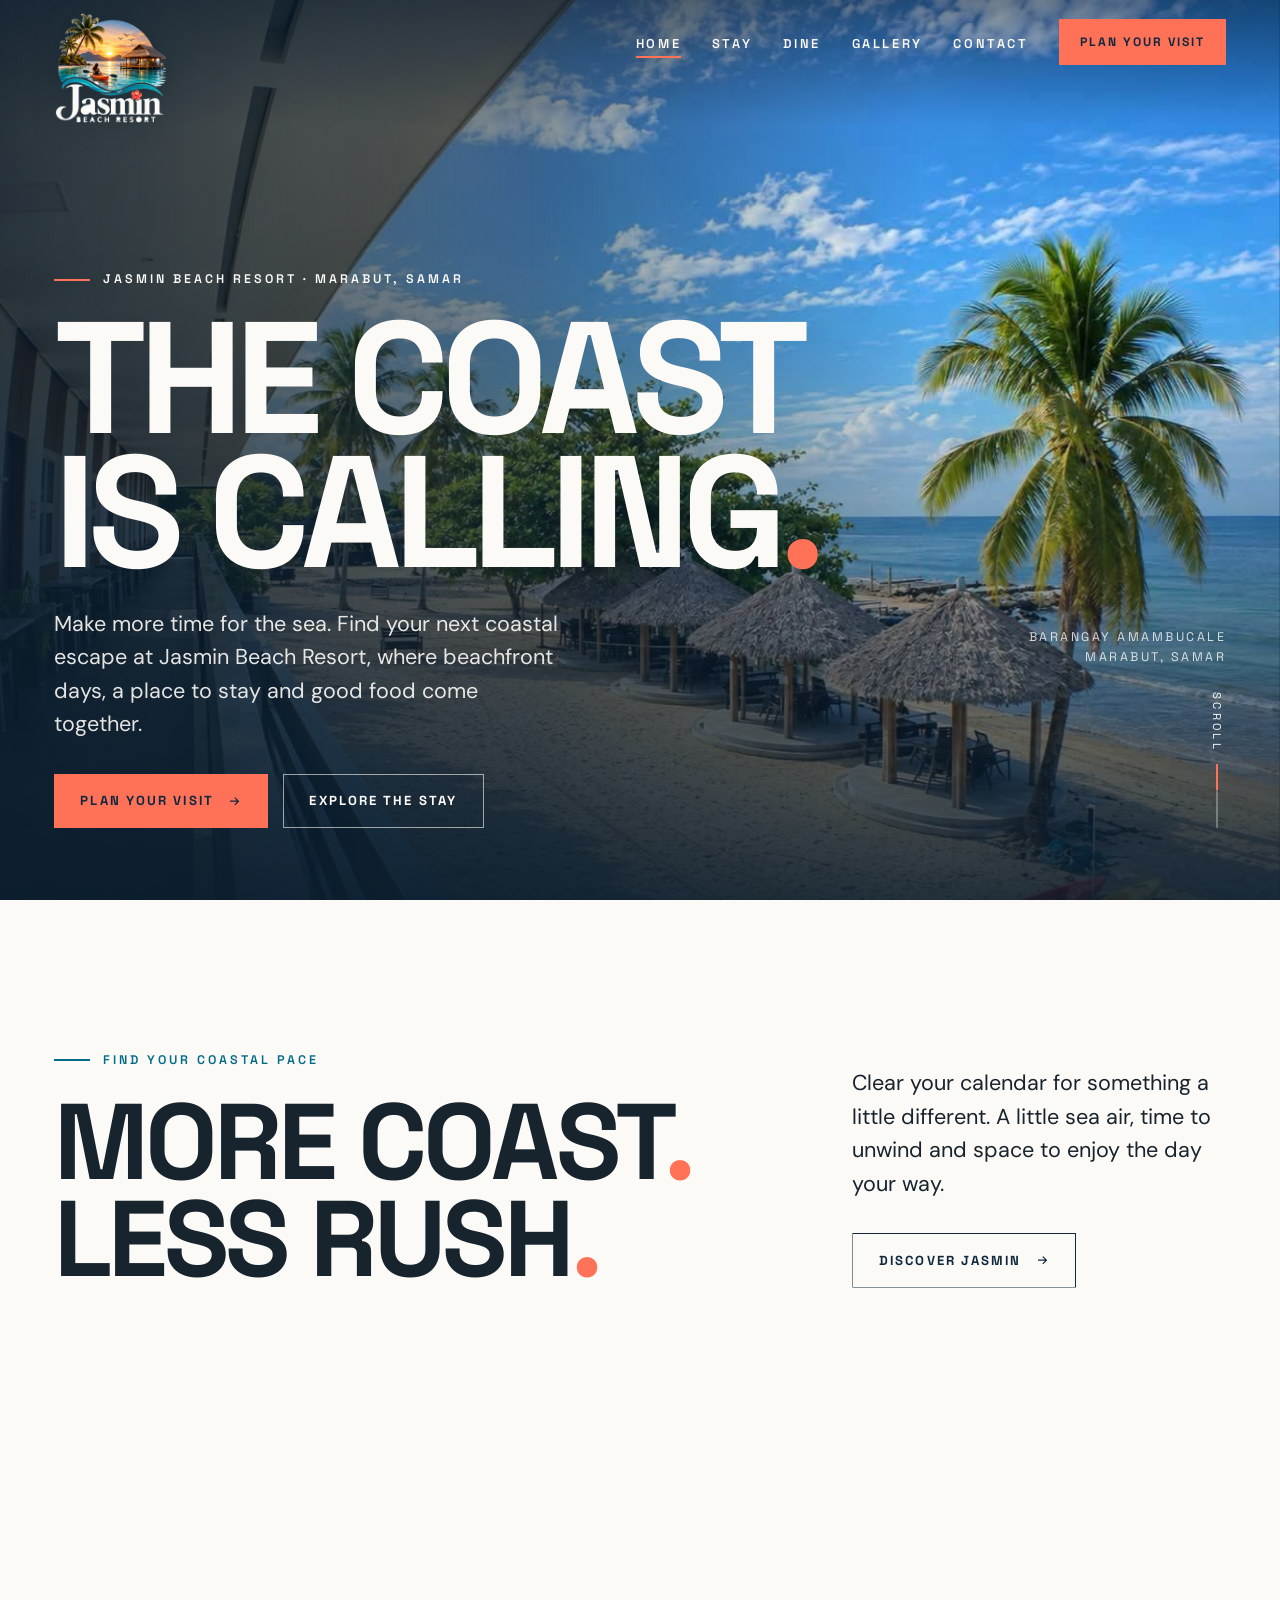
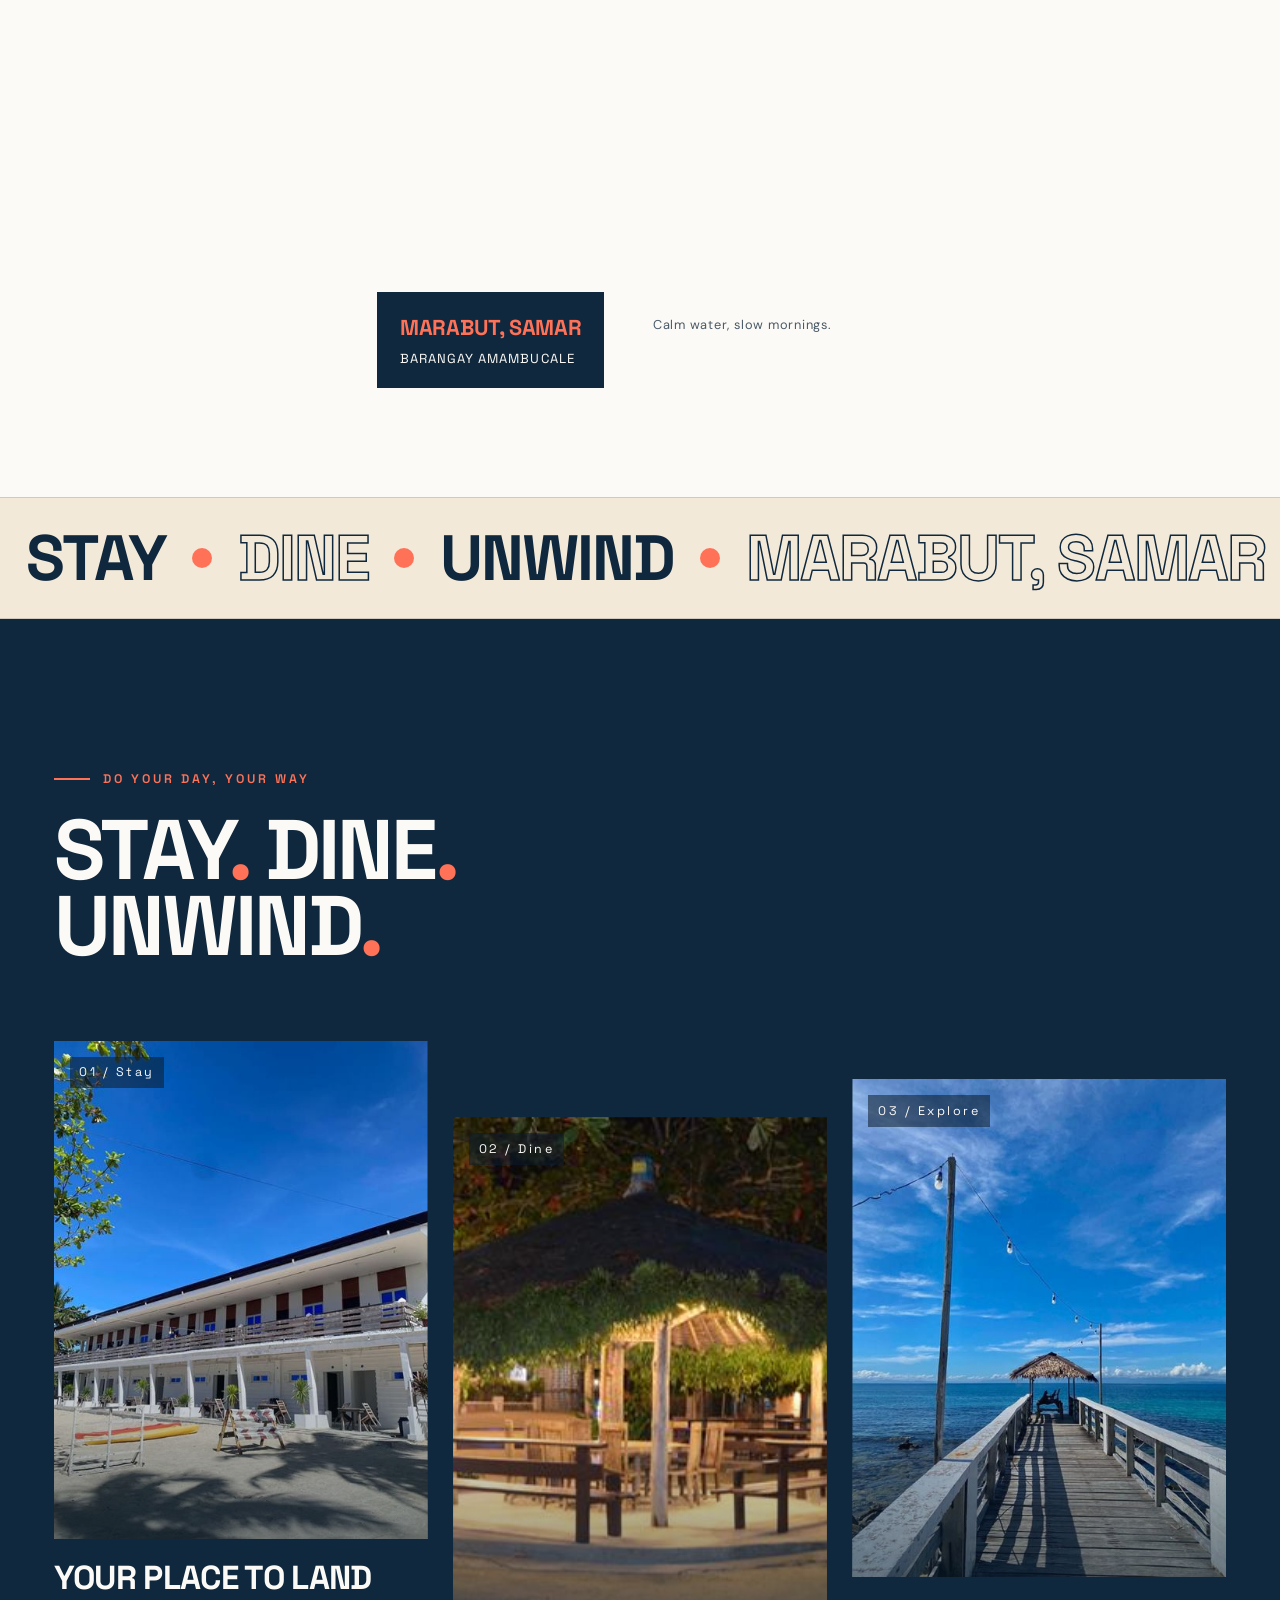
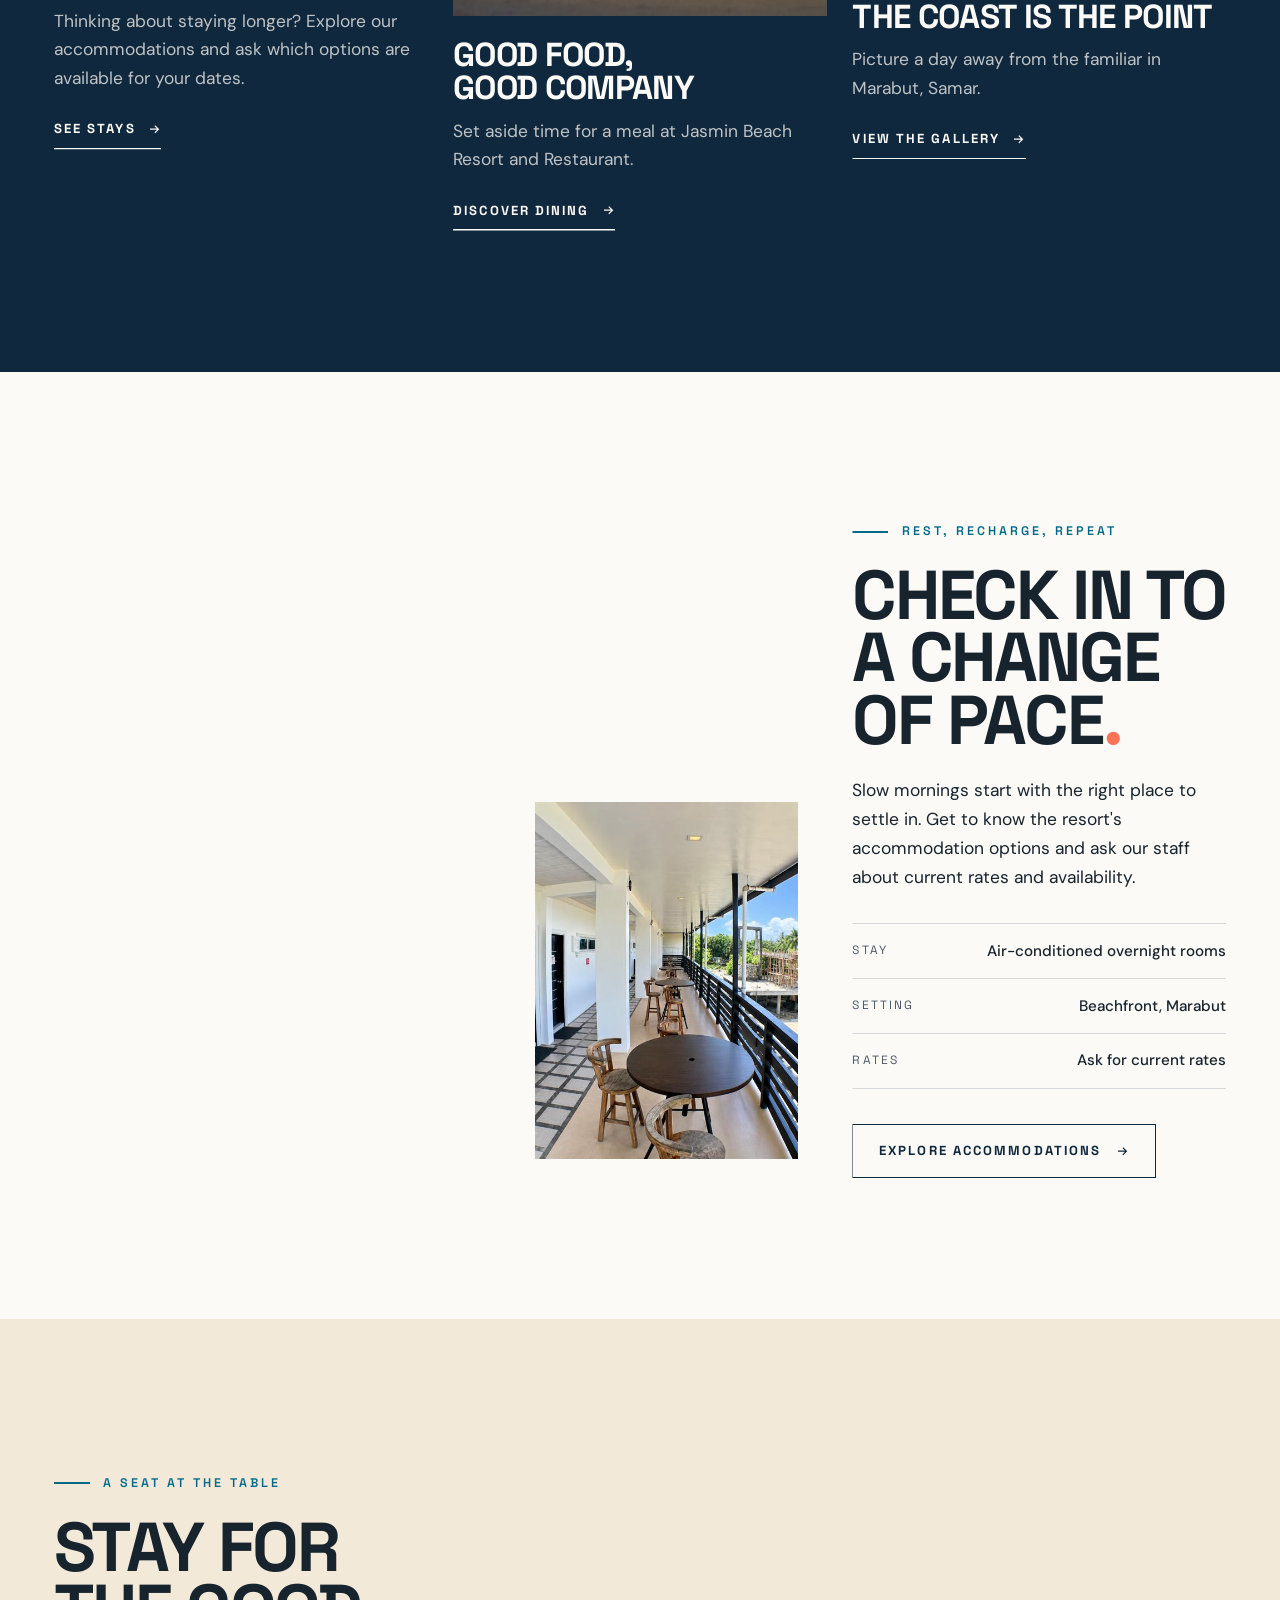
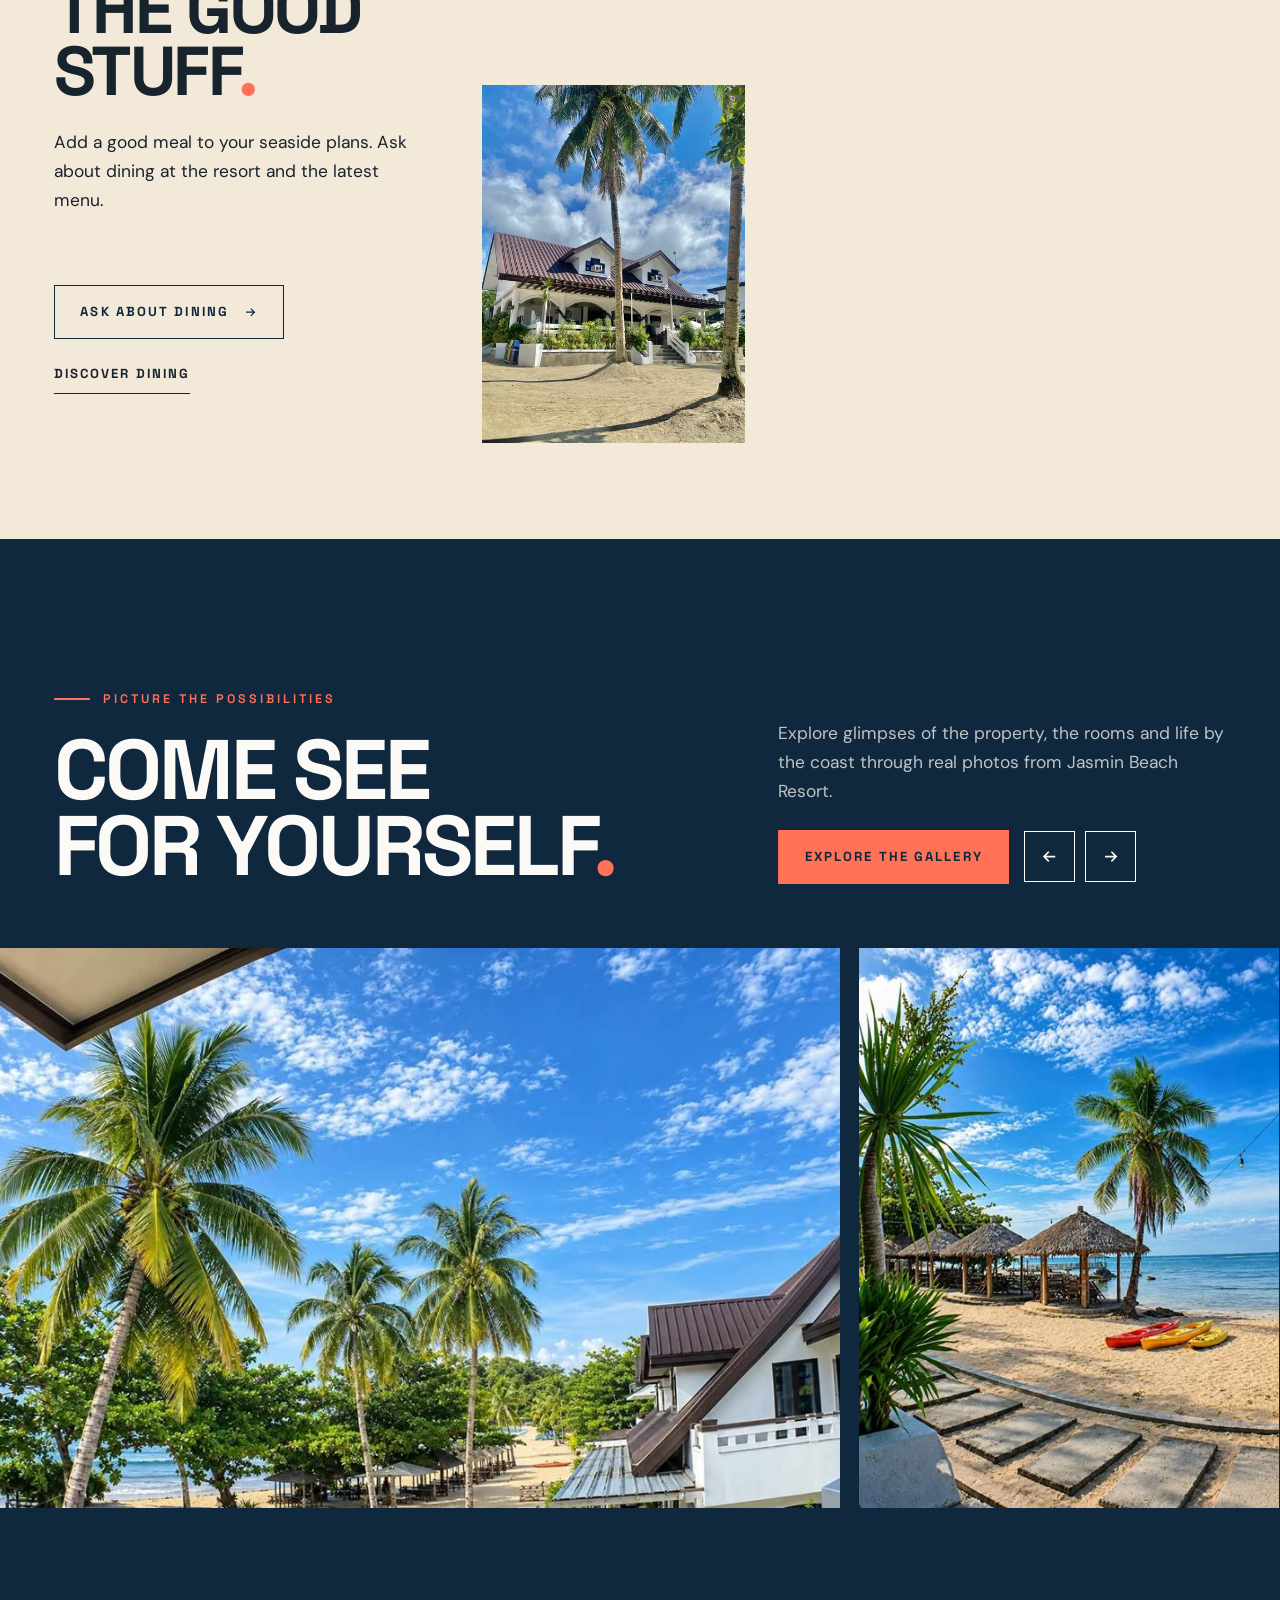
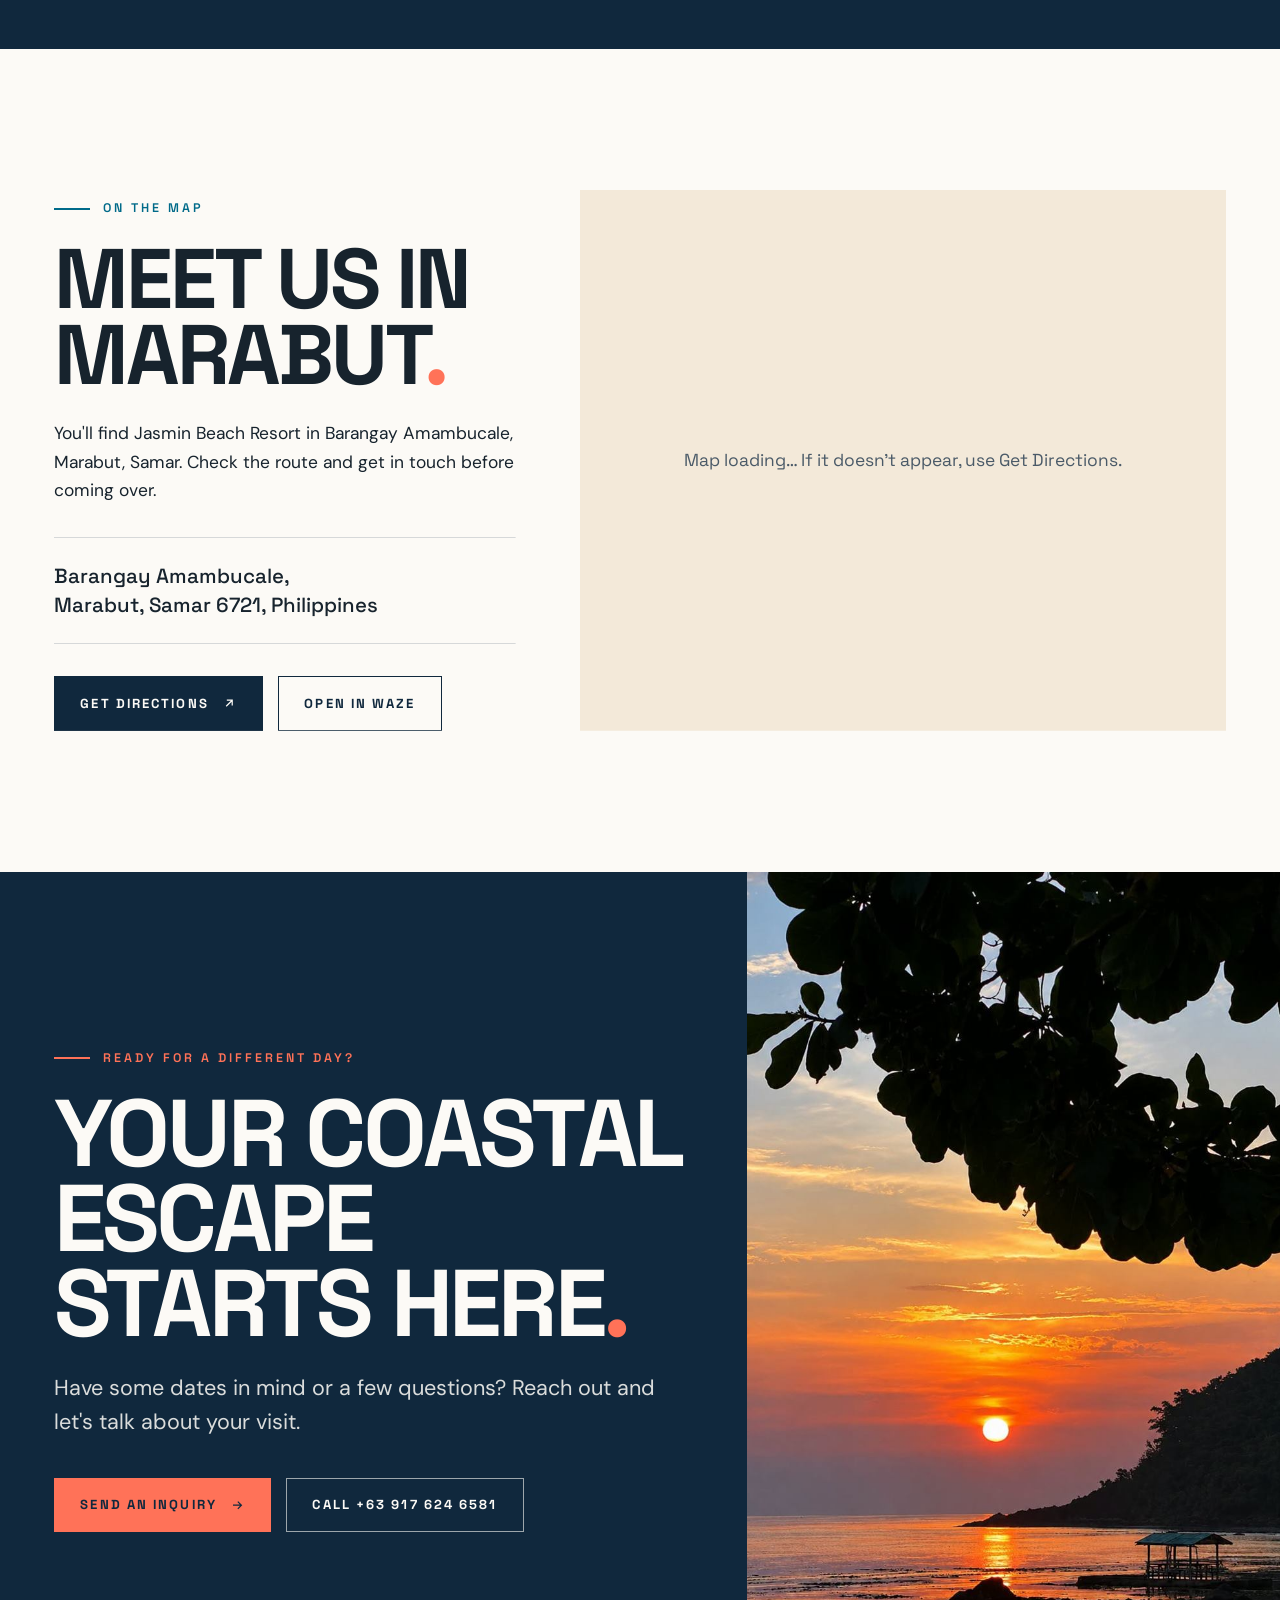
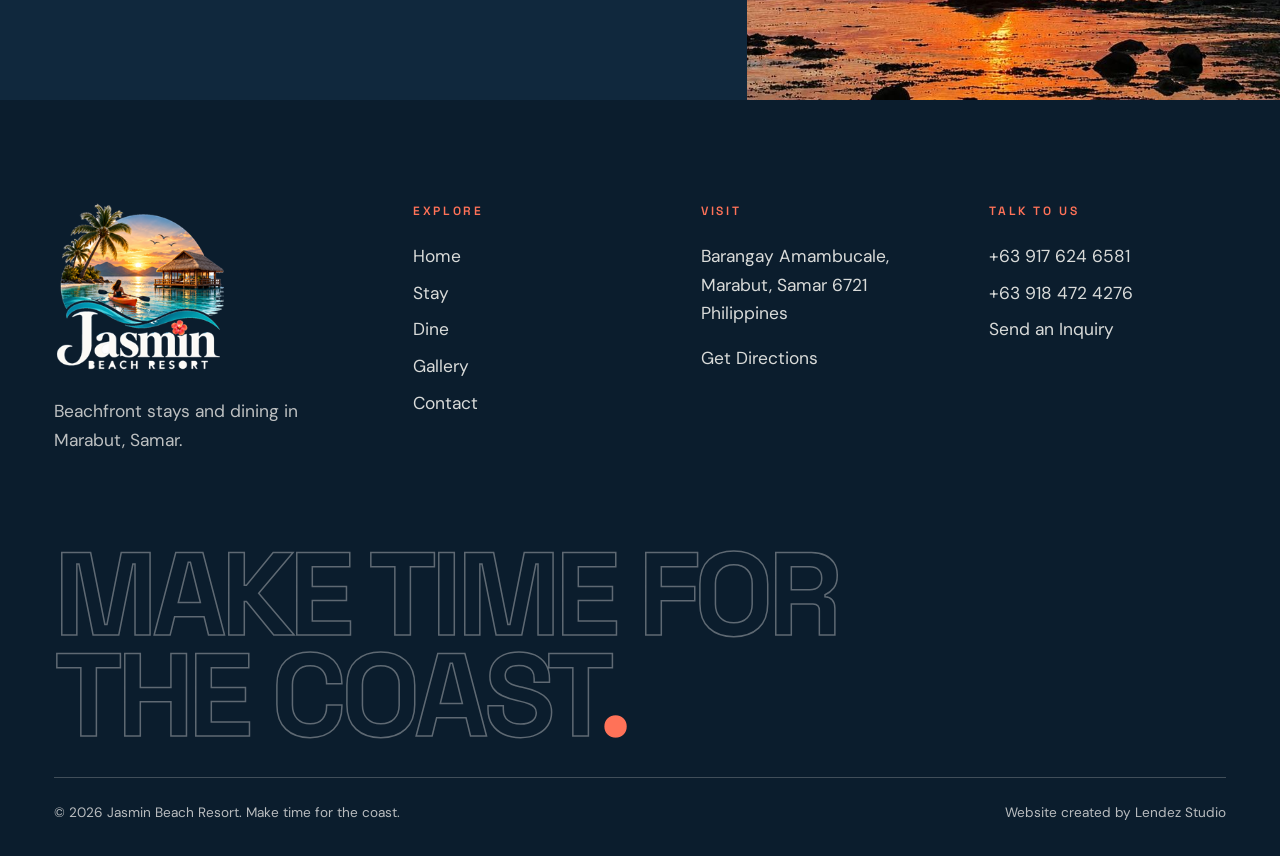
==== commit 06a29040: "Use a transparent logo instead of the white tag Drop the white square behind the header and footer l" ====
--- a/index.html
+++ b/index.html
@@ -67,7 +67,7 @@
   <header class="site-header">
     <div class="container header-inner">
       <a class="brand" href="./" aria-label="Jasmin Beach Resort home">
-        <img src="assets/img/brand/logo-240.jpg" srcset="assets/img/brand/logo-240.jpg 240w, assets/img/brand/logo-480.jpg 480w" sizes="100px" width="240" height="242" alt="Jasmin Beach Resort">
+        <img class="logo-light" src="assets/img/brand/logo-light-240.png" width="240" height="242" alt="Jasmin Beach Resort"><img class="logo-color" src="assets/img/brand/logo-color-240.png" width="240" height="242" loading="lazy" alt="Jasmin Beach Resort">
       </a>
       <nav class="primary-nav" aria-label="Main">
         <ul>
@@ -392,7 +392,7 @@
     <div class="container">
       <div class="footer-grid">
         <div class="footer-brand">
-          <img src="assets/img/brand/logo-240.jpg" srcset="assets/img/brand/logo-240.jpg 240w, assets/img/brand/logo-480.jpg 480w" sizes="150px" width="240" height="242" loading="lazy" alt="Jasmin Beach Resort">
+          <img src="assets/img/brand/logo-light-240.png" width="240" height="242" loading="lazy" alt="Jasmin Beach Resort">
           <p>Beachfront stays and dining in Marabut, Samar.</p>
         </div>
         <div class="footer-col">
--- a/assets/css/styles.css
+++ b/assets/css/styles.css
@@ -262,27 +262,22 @@
   gap: clamp(1rem, 2.4vw, 2.5rem);
 }
 
-/* The logo hangs from the top edge like a printed tag, keeping the full-colour
-   artwork readable over photography. */
+/* Transparent logo: a light-wordmark version over photography and navy, the
+   full-colour version once the header turns solid. */
 .brand {
   position: absolute;
-  top: 0;
-  left: 0;
+  top: 0.75rem;
+  left: var(--gutter);
   display: block;
-  padding: 0.55rem 0.75rem 0.75rem;
-  background: #fff;
-  box-shadow: 0 18px 40px -22px rgba(11, 29, 45, 0.55);
-  transition: padding 0.4s var(--ease), transform 0.45s var(--ease);
-}
-.brand img { width: 100px; height: auto; transition: width 0.4s var(--ease); }
-.is-solid .brand img, .header-solid .brand img { width: 74px; }
-.brand::after {
-  content: "";
-  position: absolute;
-  left: 0; right: 0; bottom: 0;
-  height: 4px;
-  background: var(--coral);
-}
+  transition: top 0.4s var(--ease), transform 0.45s var(--ease);
+}
+.brand img { width: 112px; height: auto; transition: width 0.4s var(--ease); }
+.brand .logo-light { filter: drop-shadow(0 4px 14px rgba(11, 29, 45, 0.45)); }
+.brand .logo-color { display: none; }
+.is-solid .brand, .header-solid .brand { top: 0.45rem; }
+.is-solid .brand img, .header-solid .brand img { width: 70px; }
+.is-solid .brand .logo-light, .header-solid .brand .logo-light { display: none; }
+.is-solid .brand .logo-color, .header-solid .brand .logo-color { display: block; }
 
 .primary-nav ul {
   display: flex;
@@ -1222,7 +1217,7 @@
   grid-template-columns: minmax(0, 1.3fr) repeat(3, minmax(0, 1fr));
   gap: clamp(2rem, 4vw, 4rem);
 }
-.footer-brand img { width: 150px; background: #fff; padding: 0.75rem; }
+.footer-brand img { width: 170px; }
 .footer-brand p { margin-top: 1.5rem; max-width: 22rem; color: var(--muted-light); }
 .footer-col h2 {
   font-family: var(--font-display);
@@ -1326,8 +1321,8 @@
 
 @media (max-width: 900px) {
   :root { --header-h: 72px; }
-  .brand img { width: 80px; }
-  .is-solid .brand img, .header-solid .brand img { width: 62px; }
+  .brand img { width: 86px; }
+  .is-solid .brand img, .header-solid .brand img { width: 58px; }
 
   .hero__bottom { grid-template-columns: 1fr; }
   .hero__aside { display: none; }
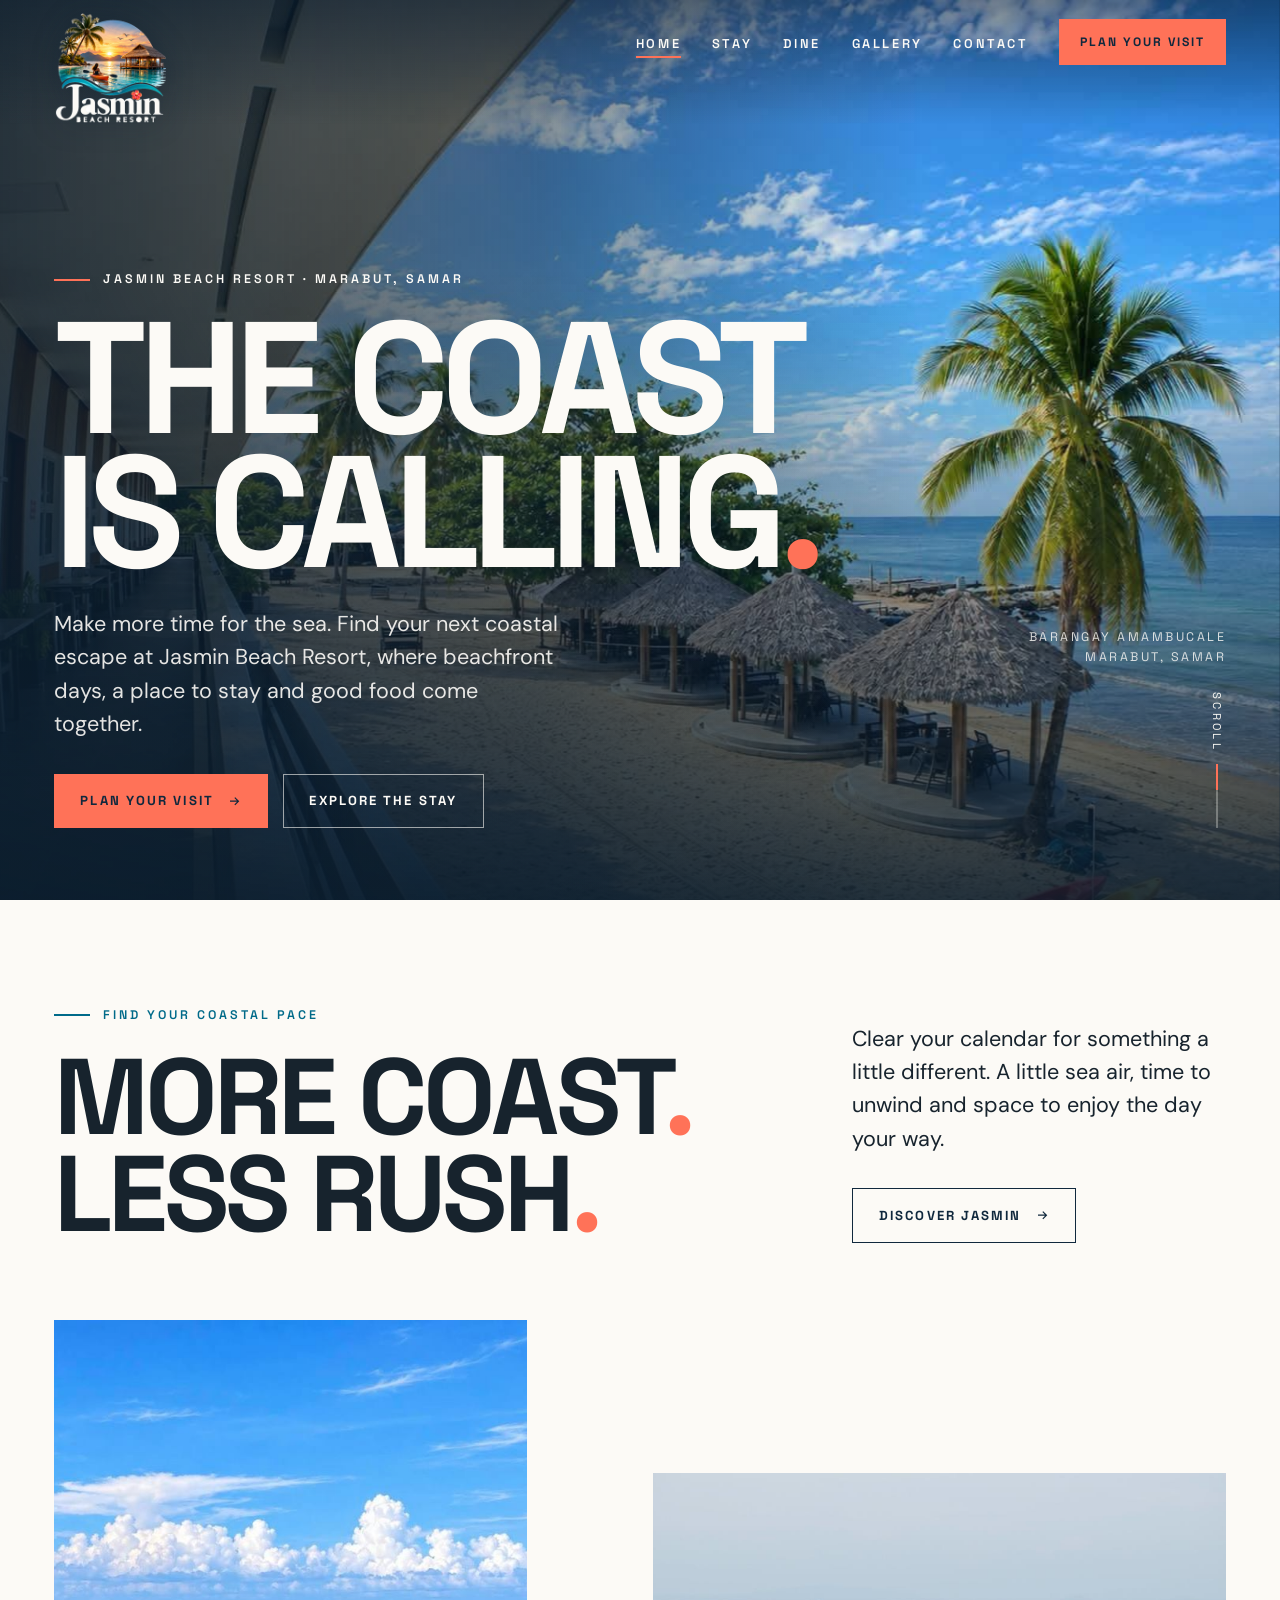
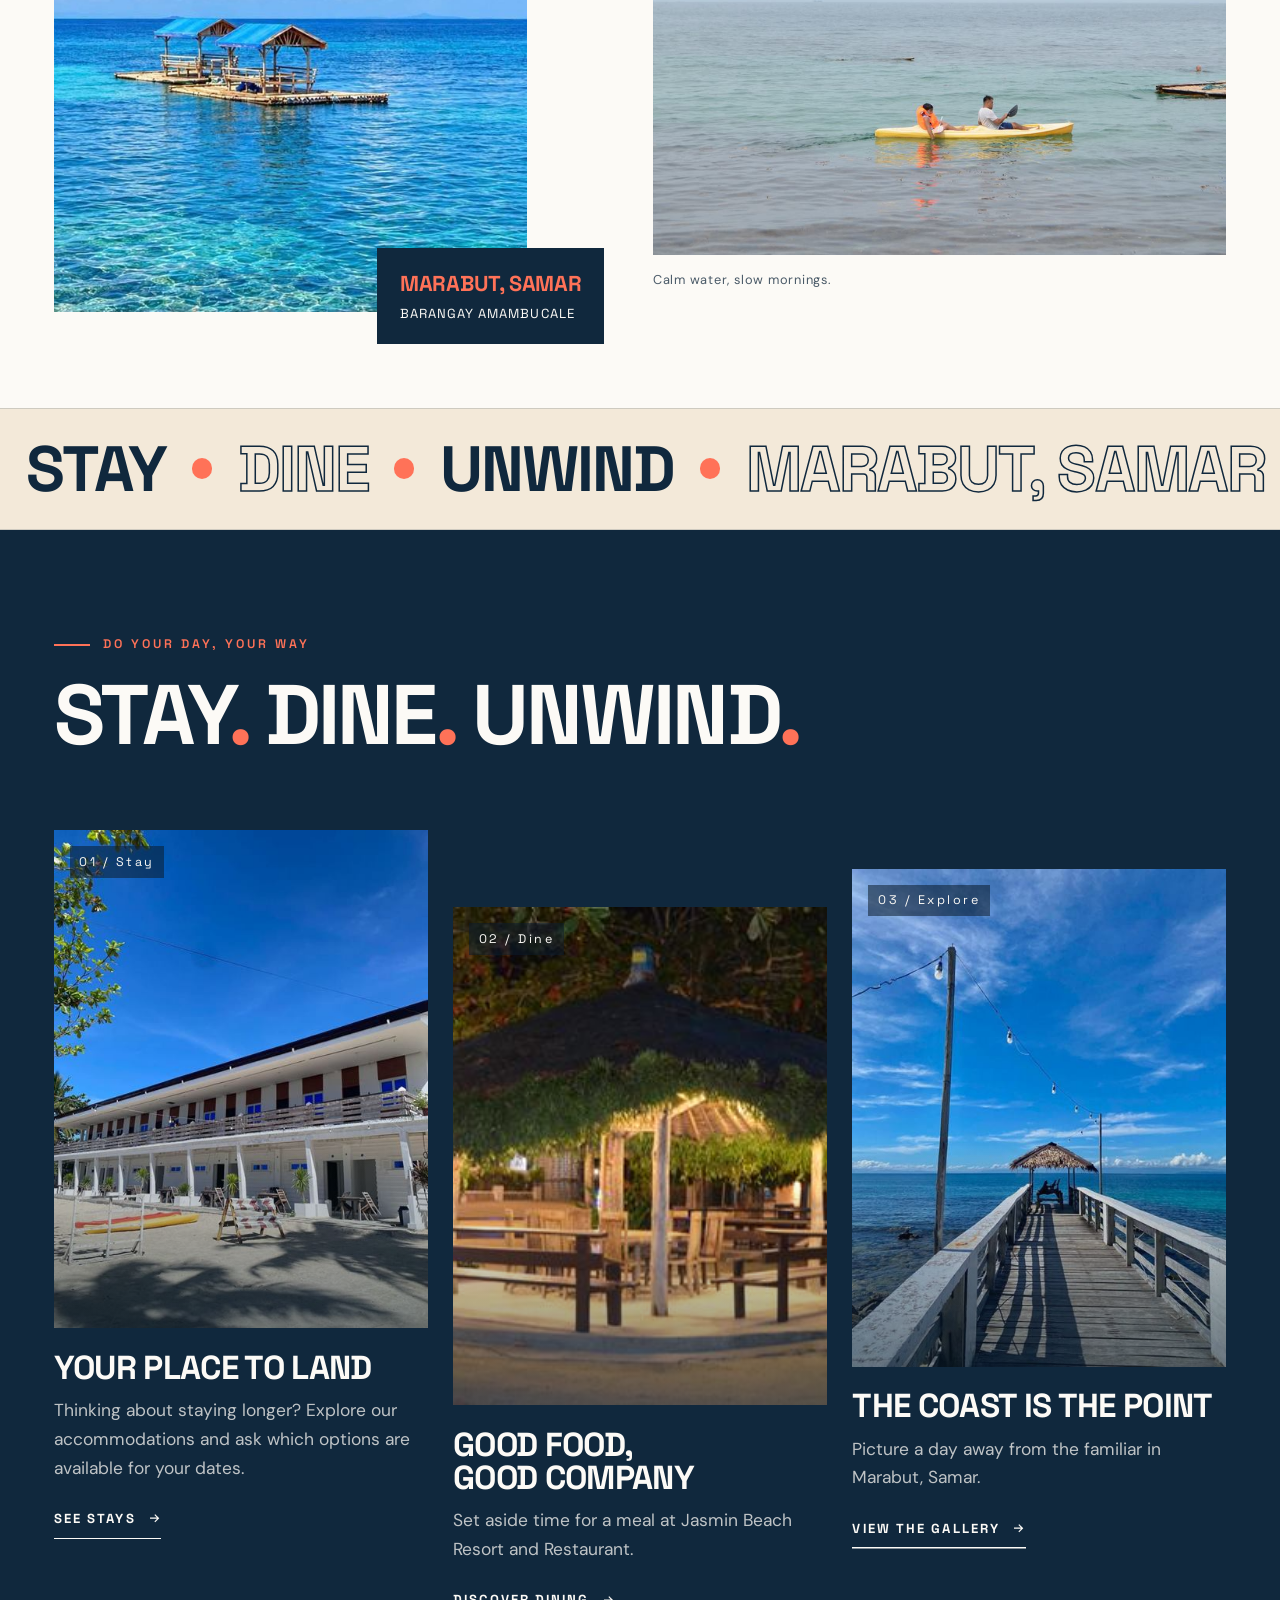
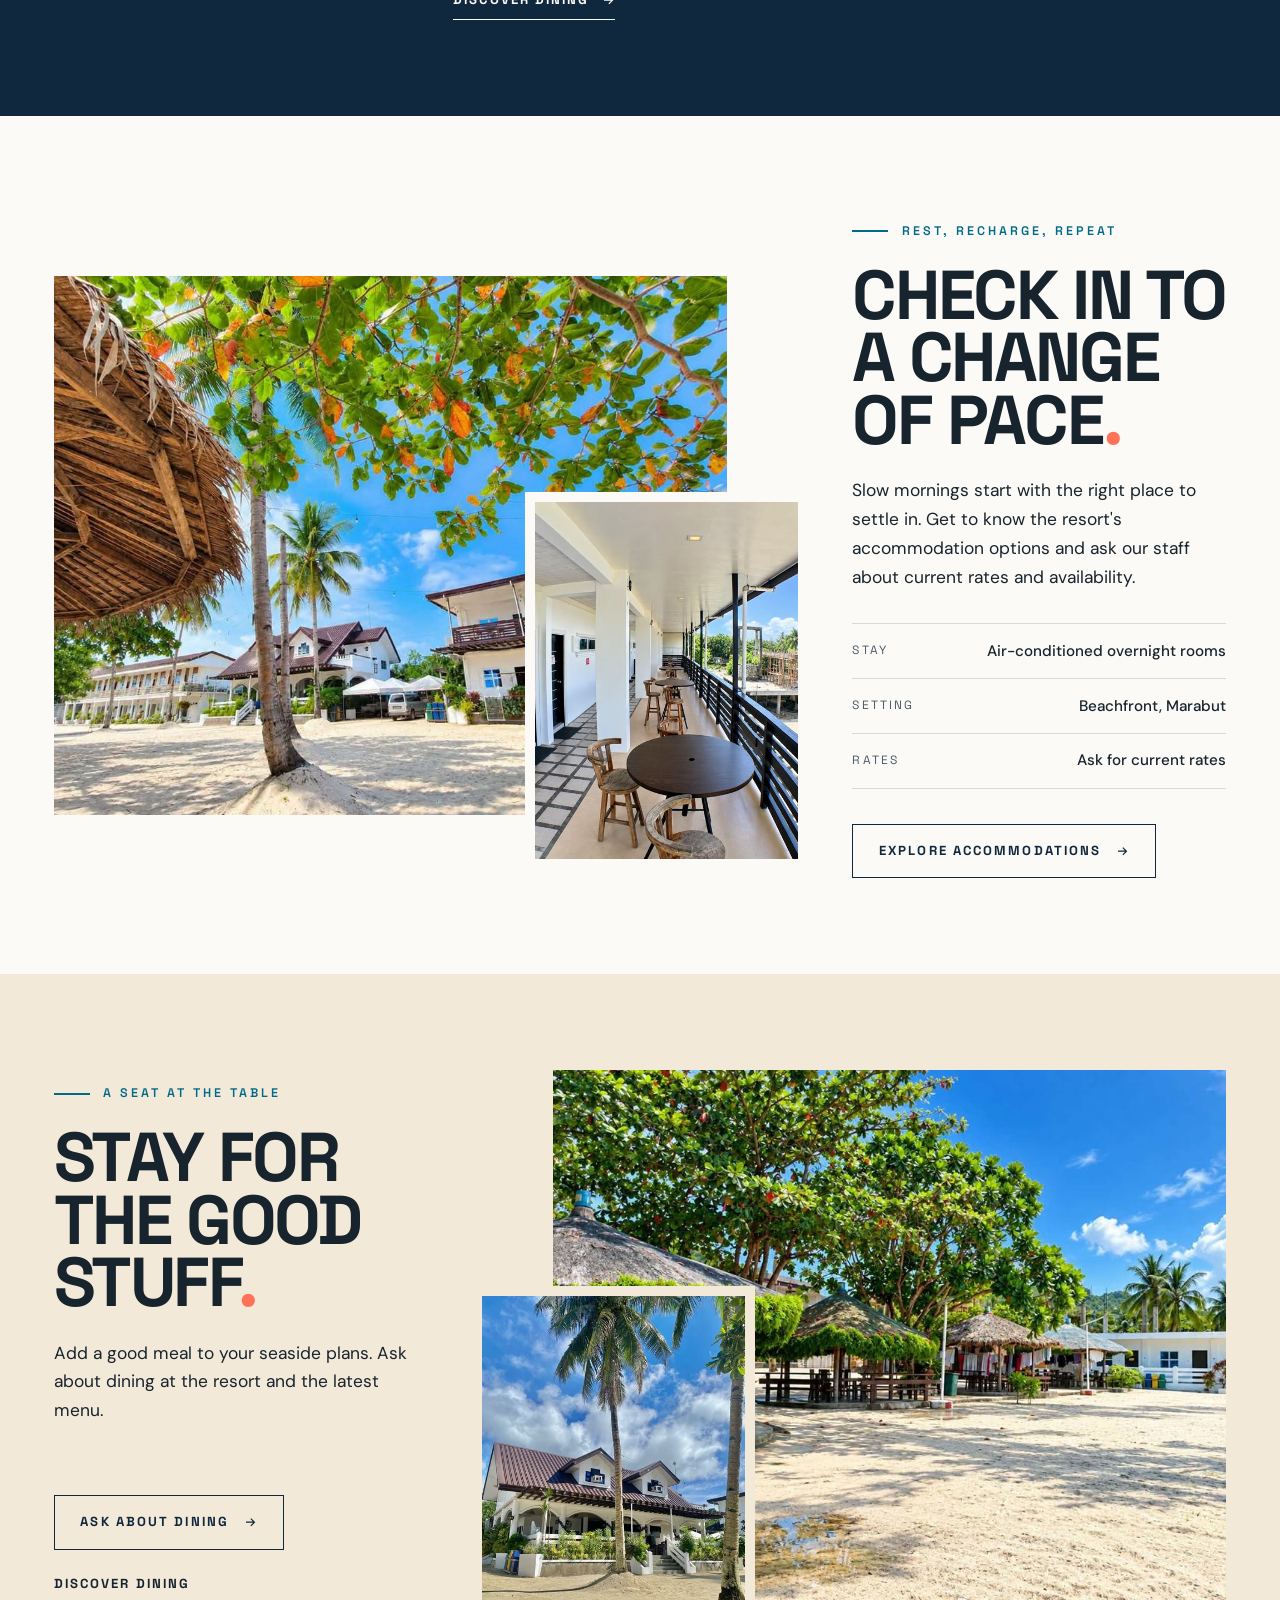
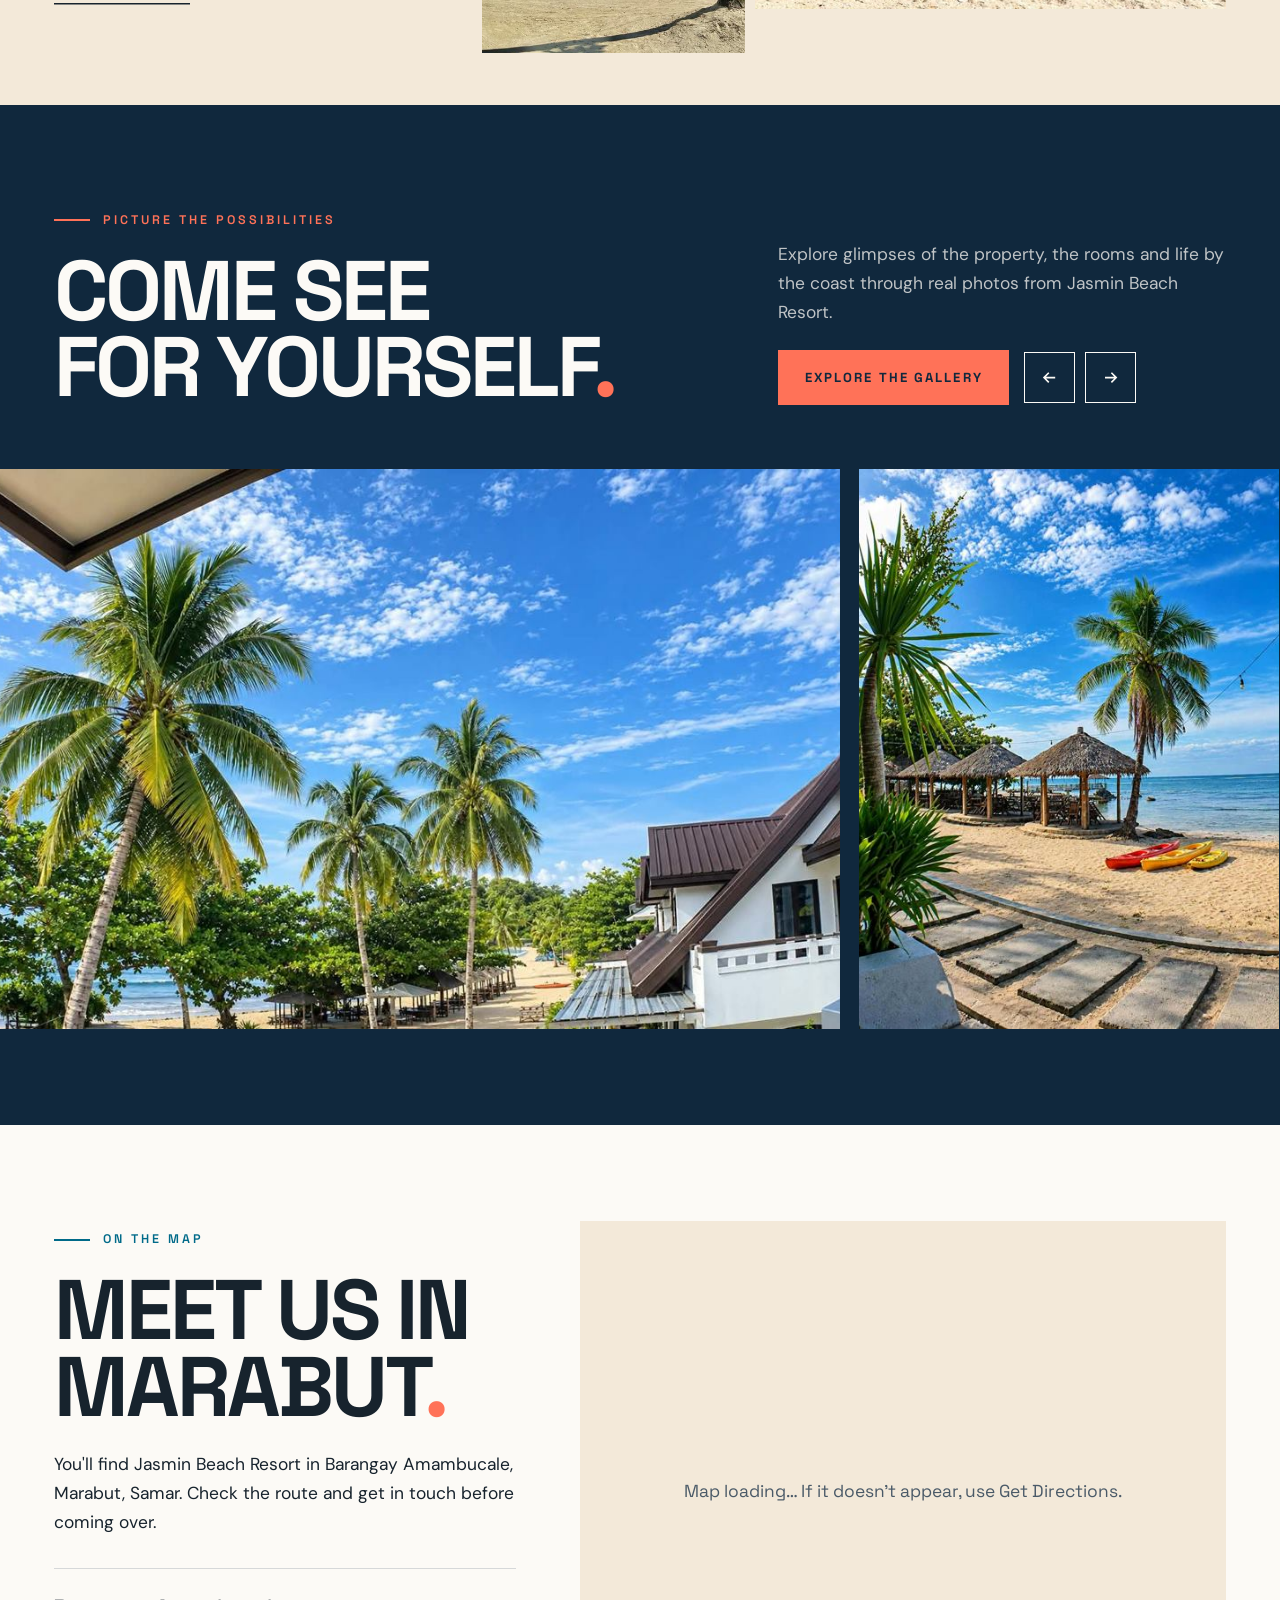
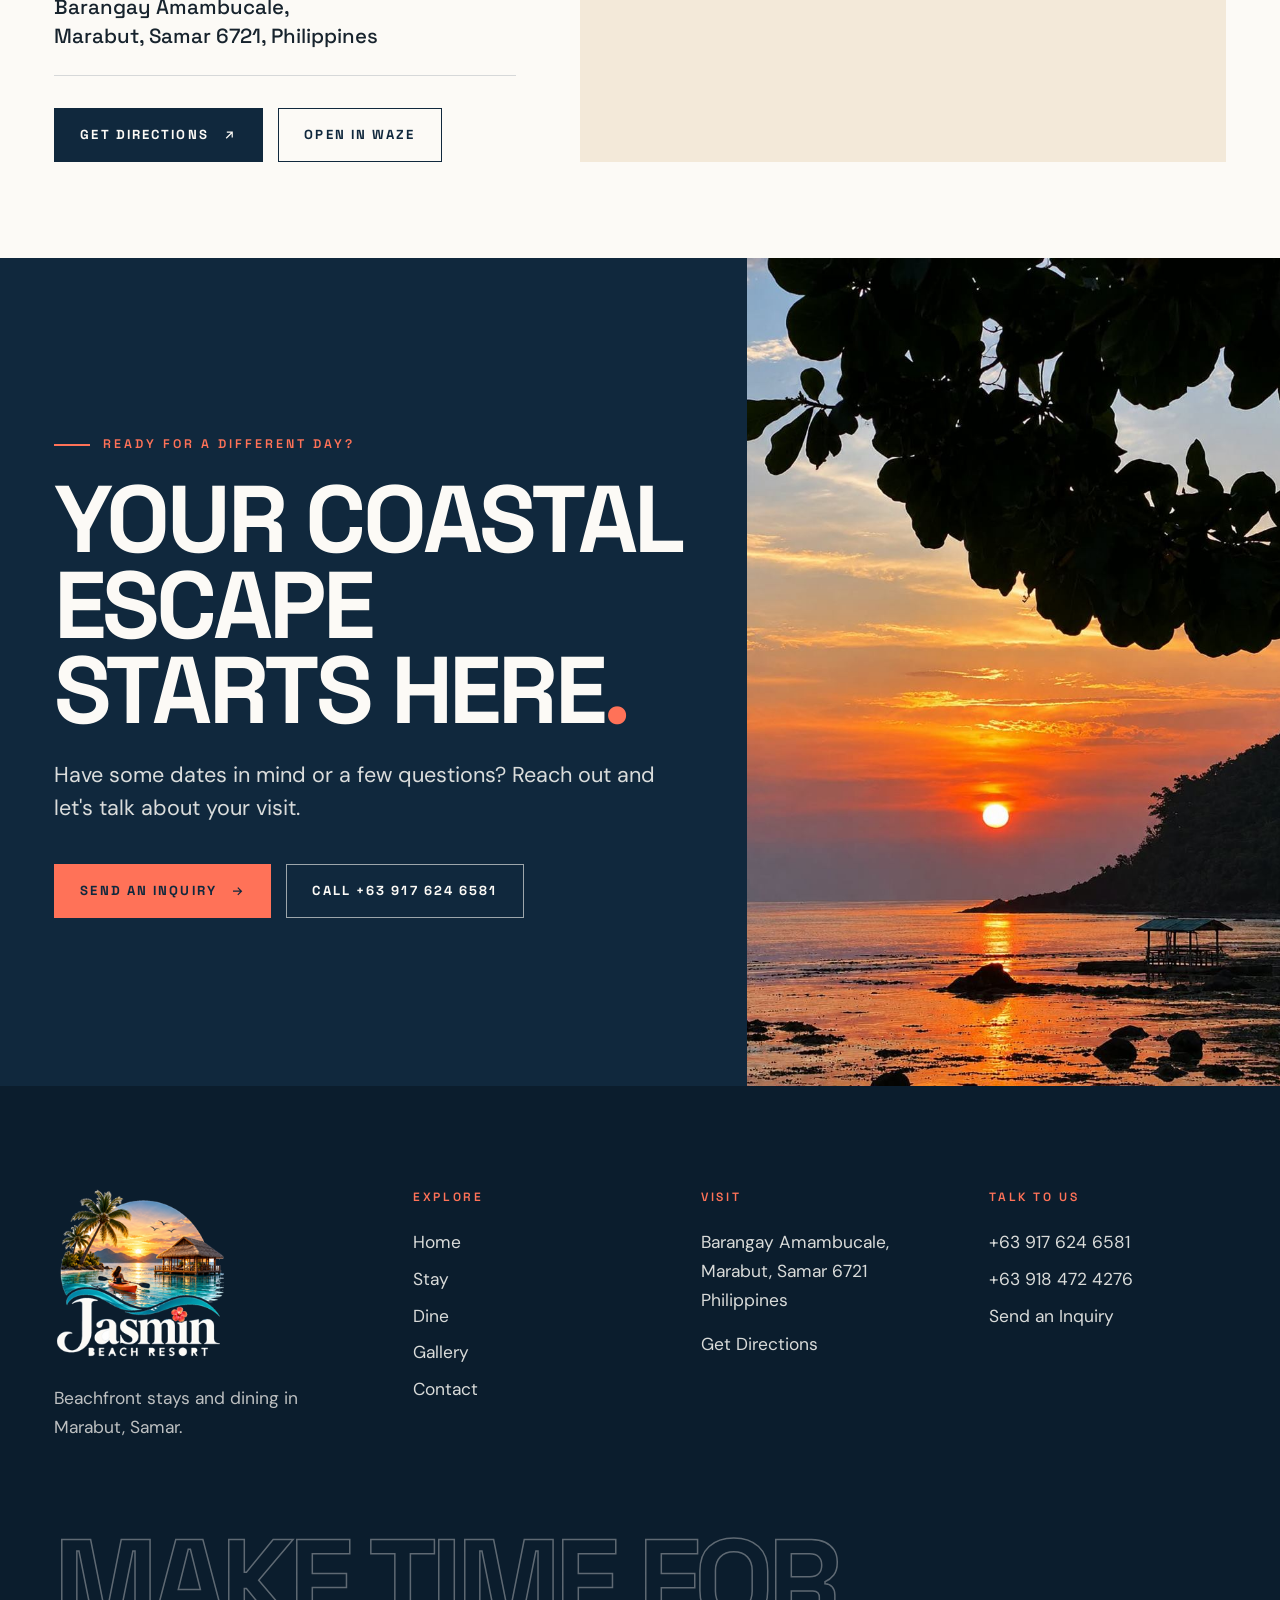
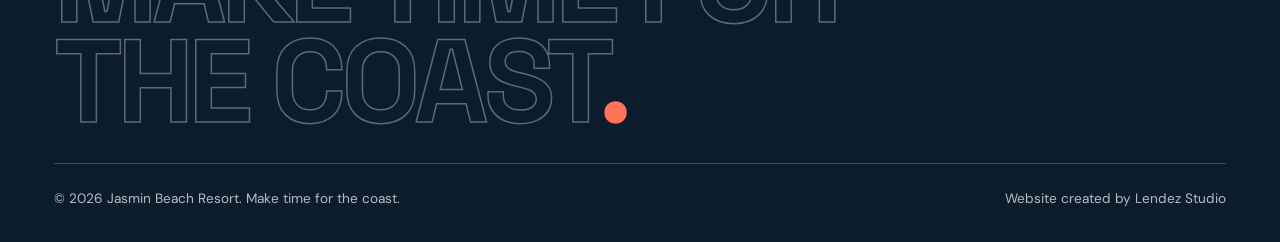
==== commit 0efa0dad: "Fix photos that never appeared on scroll and tighten spacing Masked image reveals used clip-path on " ====
--- a/index.html
+++ b/index.html
@@ -196,7 +196,7 @@
         <div class="experience__head">
           <div data-reveal>
             <p class="eyebrow">Do your day, your way</p>
-            <h2 class="h2" id="experience-title">Stay<span class="dot">.</span> Dine<span class="dot">.</span><br>Unwind<span class="dot">.</span></h2>
+            <h2 class="h2" id="experience-title">Stay<span class="dot">.</span> Dine<span class="dot">.</span> Unwind<span class="dot">.</span></h2>
           </div>
         </div>
         <div class="tiles">
--- a/assets/css/styles.css
+++ b/assets/css/styles.css
@@ -37,7 +37,7 @@
 
   --gutter: clamp(1rem, 4.2vw, 4rem);
   --max: 1440px;
-  --section: clamp(5rem, 11vw, 10rem);
+  --section: clamp(4rem, 7.5vw, 7.5rem);
   --header-h: 84px;
   --ease: cubic-bezier(0.22, 1, 0.36, 1);
   --ease-in-out: cubic-bezier(0.65, 0, 0.35, 1);
@@ -623,7 +623,7 @@
 /* ---------- Experience tiles ---------- */
 .experience__head {
   display: grid;
-  grid-template-columns: minmax(0, 1fr) minmax(0, 0.7fr);
+  grid-template-columns: minmax(0, 1fr);
   gap: 2rem;
   align-items: end;
   margin-bottom: clamp(3rem, 6vw, 5rem);
@@ -1086,7 +1086,8 @@
 .lightbox__caption { padding: 1rem var(--gutter) 1.5rem; text-align: center; color: rgba(252, 250, 246, 0.85); font-size: 0.95rem; min-height: 3.5rem; }
 
 /* ---------- Contact ---------- */
-.contact-hero__grid { display: grid; grid-template-columns: minmax(0, 1.4fr) minmax(0, 1fr); gap: clamp(2rem, 5vw, 5rem); align-items: end; }
+.contact-hero__grid { display: grid; grid-template-columns: minmax(0, 1.4fr) minmax(0, 1fr); gap: clamp(2rem, 5vw, 5rem); align-items: center; }
+.contact-hero__grid .h1 { font-size: clamp(3rem, 7.4vw, 8.4rem); max-width: none; }
 .contact-hero__media { position: relative; }
 .contact-hero__media img { aspect-ratio: 4 / 5; width: 100%; object-fit: cover; animation: fade-up 1.1s 0.3s var(--ease) both; }
 
@@ -1287,15 +1288,29 @@
   transition: opacity 1s var(--ease), transform 1.1s var(--ease);
   transition-delay: var(--d, 0s);
 }
+/* Image reveal: a panel in the section colour lifts off the photo. The element
+   itself is never clipped, so IntersectionObserver and lazy-loading still see it. */
 .js [data-reveal="mask"] {
+  position: relative;
   opacity: 1;
   transform: none;
-  clip-path: inset(100% 0 0 0);
-  transition: clip-path 1.3s var(--ease-in-out);
+}
+.js [data-reveal="mask"]::after {
+  content: "";
+  position: absolute;
+  inset: -1px;
+  z-index: 1;
+  background: var(--reveal-bg, var(--paper));
+  transform-origin: top;
+  transition: transform 1.2s var(--ease-in-out);
   transition-delay: var(--d, 0s);
-}
-.js [data-reveal="mask"] img { transform: scale(1.15); transition: transform 1.6s var(--ease); transition-delay: var(--d, 0s); }
-.js [data-reveal].is-visible { opacity: 1; transform: none; clip-path: inset(0 0 0 0); }
+  pointer-events: none;
+}
+.section--sand { --reveal-bg: var(--sand); }
+.section--navy { --reveal-bg: var(--navy); }
+.js [data-reveal="mask"] img { transform: scale(1.12); transition: transform 1.6s var(--ease); transition-delay: var(--d, 0s); }
+.js [data-reveal].is-visible { opacity: 1; transform: none; }
+.js [data-reveal="mask"].is-visible::after { transform: scaleY(0); }
 .js [data-reveal="mask"].is-visible img { transform: none; }
 
 /* ---------- Cross-page transitions (supporting browsers) ---------- */
@@ -1405,7 +1420,8 @@
     transition-delay: 0s !important;
   }
   .marquee__track { animation: none; }
-  .js [data-reveal], .js [data-reveal="mask"] { opacity: 1; transform: none; clip-path: none; }
+  .js [data-reveal], .js [data-reveal="mask"] { opacity: 1; transform: none; }
+  .js [data-reveal="mask"]::after { display: none; }
   .js [data-reveal="mask"] img { transform: none; }
   @view-transition { navigation: none; }
 }
